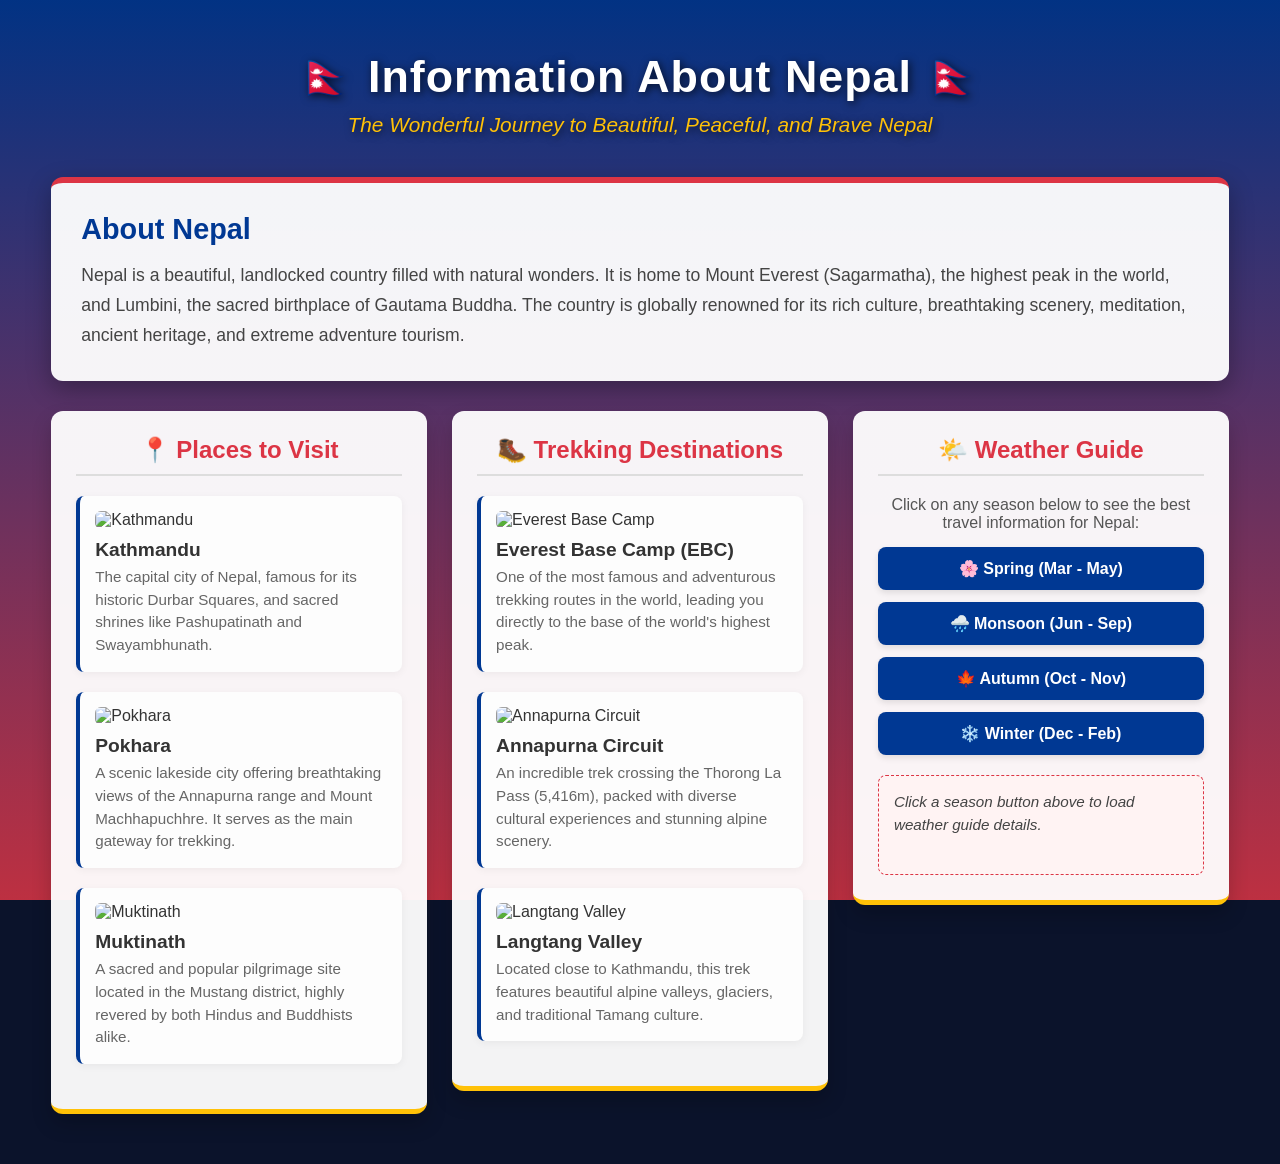
==== index.html @ 0f0d323e "style.css" ====
<!DOCTYPE html>
<html lang="en">
<head>
    <meta charset="UTF-8">
    <meta name="viewport" content="width=device-width, initial-scale=1.0">
    <title>Information About Nepal</title>
    <link rel="stylesheet" href="style.css">
</head>
<body>

    <!-- Hero Background Section (Nepal Flag & Mountain Theme) -->
    <div class="hero-background">
        <div class="flag-stripe-top"></div>
        <div class="flag-stripe-bottom"></div>
        
        <!-- Header & Nepal Banner -->
        <header class="hero-content">
            <h1>🇳🇵 Information About Nepal 🇳🇵</h1>
            <p class="sub-title">The Wonderful Journey to Beautiful, Peaceful, and Brave Nepal</p>
        </header>

        <!-- Nepal Intro Section -->
        <section class="container intro-section">
            <h2>About Nepal</h2>
            <p>Nepal is a beautiful, landlocked country filled with natural wonders. It is home to Mount Everest (Sagarmatha), the highest peak in the world, and Lumbini, the sacred birthplace of Gautama Buddha. The country is globally renowned for its rich culture, breathtaking scenery, meditation, ancient heritage, and extreme adventure tourism.</p>
        </section>

        <!-- Main 3-Column Layout -->
        <main class="container main-grid">
            
            <!-- Column 1: Places to Visit -->
            <section class="column card">
                <h2>📍 Places to Visit</h2>
                
                <div class="place-item">
                    <img src="https://images.unsplash.com/photo-1544735716-392fe2489ffa?auto=format&fit=crop&w=400&q=80" alt="Kathmandu" class="place-img">
                    <h3>Kathmandu</h3>
                    <p>The capital city of Nepal, famous for its historic Durbar Squares, and sacred shrines like Pashupatinath and Swayambhunath.</p>
                </div>

                <div class="place-item">
                    <img src="https://images.unsplash.com/photo-1605649487212-47bdab064df7?auto=format&fit=crop&w=400&q=80" alt="Pokhara" class="place-img">
                    <h3>Pokhara</h3>
                    <p>A scenic lakeside city offering breathtaking views of the Annapurna range and Mount Machhapuchhre. It serves as the main gateway for trekking.</p>
                </div>

                <div class="place-item">
                    <img src="https://images.unsplash.com/photo-1627894483216-2138af692e32?auto=format&fit=crop&w=400&q=80" alt="Muktinath" class="place-img">
                    <h3>Muktinath</h3>
                    <p>A sacred and popular pilgrimage site located in the Mustang district, highly revered by both Hindus and Buddhists alike.</p>
                </div>
            </section>

            <!-- Column 2: Trekking Destinations -->
            <section class="column card">
                <h2>🥾 Trekking Destinations</h2>
                
                <div class="place-item">
                    <img src="https://images.unsplash.com/photo-1585141973474-05bf99201f16?auto=format&fit=crop&w=400&q=80" alt="Everest Base Camp" class="place-img">
                    <h3>Everest Base Camp (EBC)</h3>
                    <p>One of the most famous and adventurous trekking routes in the world, leading you directly to the base of the world's highest peak.</p>
                </div>

                <div class="place-item">
                    <img src="https://images.unsplash.com/photo-1528164344705-47542687000d?auto=format&fit=crop&w=400&q=80" alt="Annapurna Circuit" class="place-img">
                    <h3>Annapurna Circuit</h3>
                    <p>An incredible trek crossing the Thorong La Pass (5,416m), packed with diverse cultural experiences and stunning alpine scenery.</p>
                </div>

                <div class="place-item">
                    <img src="https://images.unsplash.com/photo-1500530855697-b586d89ba3ee?auto=format&fit=crop&w=400&q=80" alt="Langtang Valley" class="place-img">
                    <h3>Langtang Valley</h3>
                    <p>Located close to Kathmandu, this trek features beautiful alpine valleys, glaciers, and traditional Tamang culture.</p>
                </div>
            </section>

            <!-- Column 3: Weather Guide (Interactive Click Section) -->
            <section class="column card weather-column">
                <h2>🌤️ Weather Guide</h2>
                <p class="weather-intro">Click on any season below to see the best travel information for Nepal:</p>
                
                <div class="weather-btn" onclick="showWeather('spring')">🌸 Spring (Mar - May)</div>
                <div class="weather-btn" onclick="showWeather('monsoon')">🌧️ Monsoon (Jun - Sep)</div>
                <div class="weather-btn" onclick="showWeather('autumn')">🍁 Autumn (Oct - Nov)</div>
                <div class="weather-btn" onclick="showWeather('winter')">❄️ Winter (Dec - Feb)</div>

                <!-- Info Display Box -->
                <div id="weather-info-box" class="weather-info-display">
                    <p><em>Click a season button above to load weather guide details.</em></p>
                </div>
            </section>

        </main>
    </div>

    <!-- JavaScript code for interactive weather info -->
    <script>
        function showWeather(season) {
            const infoBox = document.getElementById('weather-info-box');
            let text = "";

            if(season === 'spring') {
                text = "<h3>🌸 Spring Season (Mar - May)</h3><p>One of the best times for trekking and sightseeing. The forests come alive with blooming wild rhododendrons, and the weather is very pleasant (15°C to 25°C).</p>";
            } else if(season === 'monsoon') {
                text = "<h3>🌧️ Monsoon Season (Jun - Sep)</h3><p>Heavy rainfall occurs across most parts, making mountains lush and green. Trekking can be difficult due to rain, but rain-shadow regions like Mustang and Upper Dolpo are excellent to visit.</p>";
            } else if(season === 'autumn') {
                text = "<h3>🍁 Autumn Season (Oct - Nov)</h3><p>This is the peak trekking season in Nepal. The skies are exceptionally clear, offering spectacular mountain views. Major festivals like Dashain and Tihar also fall during this time.</p>";
            } else if(season === 'winter') {
                text = "<h3>❄️ Winter Season (Dec - Feb)</h3><p>High altitude areas experience freezing temperatures and heavy snowfall. However, lower regions like Pokhara, Kathmandu, and Chitwan are great for sunny days and clear morning views.</p>";
            }

            infoBox.innerHTML = text;
            infoBox.style.display = "block";
            infoBox.style.animation = "fadeIn 0.5s ease";
        }
    </script>
</body>
</html>
---- style.css ----
/* Base Resets & Typography */
* {
    margin: 0;
    padding: 0;
    box-sizing: border-box;
    font-family: 'Segoe UI', Tahoma, Geneva, Verdana, sans-serif;
}

body {
    background-color: #0b132b;
    color: #333;
}

.container {
    width: 92%;
    max-width: 1200px;
    margin: 0 auto;
}

/* Background Design: Nepal Flag Gradient Colors + Mountain Wallpaper Layer */
.hero-background {
    min-height: 100vh;
    padding-bottom: 50px;
    position: relative;
    /* Himal ko abstract feel dina ra background photoko rupma unsplash use gareko */
    background: linear-gradient(rgba(0, 56, 147, 0.85), rgba(220, 53, 69, 0.85)), 
                url('https://images.unsplash.com/photo-1486916856992-e4db22c8df33?auto=format&fit=crop&w=1920&q=80');
    background-size: cover;
    background-position: center;
    background-attachment: fixed;
}

/* Header Styling */
.hero-content {
    text-align: center;
    padding: 50px 20px 20px 20px;
    color: #fff;
    text-shadow: 2px 2px 8px rgba(0,0,0,0.7);
}

.hero-content h1 {
    font-size: 2.8rem;
    font-weight: 800;
    letter-spacing: 1px;
}

.hero-content .sub-title {
    font-size: 1.3rem;
    margin-top: 10px;
    font-style: italic;
    color: #ffc107;
}

/* Top Intro Section Layout */
.intro-section {
    background: rgba(255, 255, 255, 0.95);
    padding: 30px;
    margin-top: 20px;
    margin-bottom: 30px;
    border-radius: 12px;
    box-shadow: 0 8px 24px rgba(0,0,0,0.3);
    border-top: 6px solid #dc3545;
}

.intro-section h2 {
    color: #003893;
    margin-bottom: 15px;
    font-size: 1.8rem;
}

.intro-section p {
    font-size: 1.1rem;
    line-height: 1.7;
    color: #444;
}

/* 3-Column Grid Layout */
.main-grid {
    display: grid;
    grid-template-columns: repeat(auto-fit, minmax(320px, 1fr));
    gap: 25px;
    align-items: start;
}

/* Column Cards Styling */
.card {
    background: rgba(255, 255, 255, 0.95);
    padding: 25px;
    border-radius: 12px;
    box-shadow: 0 10px 20px rgba(0,0,0,0.2);
    border-bottom: 5px solid #ffc107;
}

.card h2 {
    color: #dc3545;
    font-size: 1.5rem;
    margin-bottom: 20px;
    border-bottom: 2px solid #ddd;
    padding-bottom: 10px;
    text-align: center;
}

/* Place List Item & Images */
.place-item {
    margin-bottom: 20px;
    background: #fdfdfd;
    padding: 15px;
    border-radius: 8px;
    box-shadow: 0 2px 8px rgba(0,0,0,0.05);
    border-left: 4px solid #003893;
}

.place-img {
    width: 100%;
    height: 160px;
    object-fit: cover;
    border-radius: 6px;
    margin-bottom: 10px;
}

.place-item h3 {
    color: #333;
    margin-bottom: 5px;
    font-size: 1.2rem;
}

.place-item p {
    font-size: 0.95rem;
    color: #666;
    line-height: 1.5;
}

/* Weather Column Specific Styling (Click Info) */
.weather-intro {
    font-size: 1rem;
    color: #555;
    margin-bottom: 15px;
    text-align: center;
}

.weather-btn {
    background: #003893;
    color: #fff;
    padding: 12px 15px;
    margin-bottom: 12px;
    border-radius: 8px;
    cursor: pointer;
    text-align: center;
    font-weight: 600;
    transition: all 0.3s ease;
    box-shadow: 0 3px 6px rgba(0,0,0,0.1);
}

.weather-btn:hover {
    background: #dc3545;
    transform: translateX(5px);
}

.weather-info-display {
    margin-top: 20px;
    padding: 15px;
    background: #fff3f3;
    border: 1px dashed #dc3545;
    border-radius: 8px;
    min-height: 100px;
}

.weather-info-display h3 {
    color: #dc3545;
    margin-bottom: 8px;
}

.weather-info-display p {
    font-size: 0.95rem;
    color: #444;
    line-height: 1.5;
}

/* Animation */
@keyframes fadeIn {
    from { opacity: 0; transform: translateY(5px); }
    to { opacity: 1; transform: translateY(0); }
}

/* Responsive adjust for mobile */
@media(max-width: 768px) {
    .hero-content h1 {
        font-size: 2rem;
    }
}
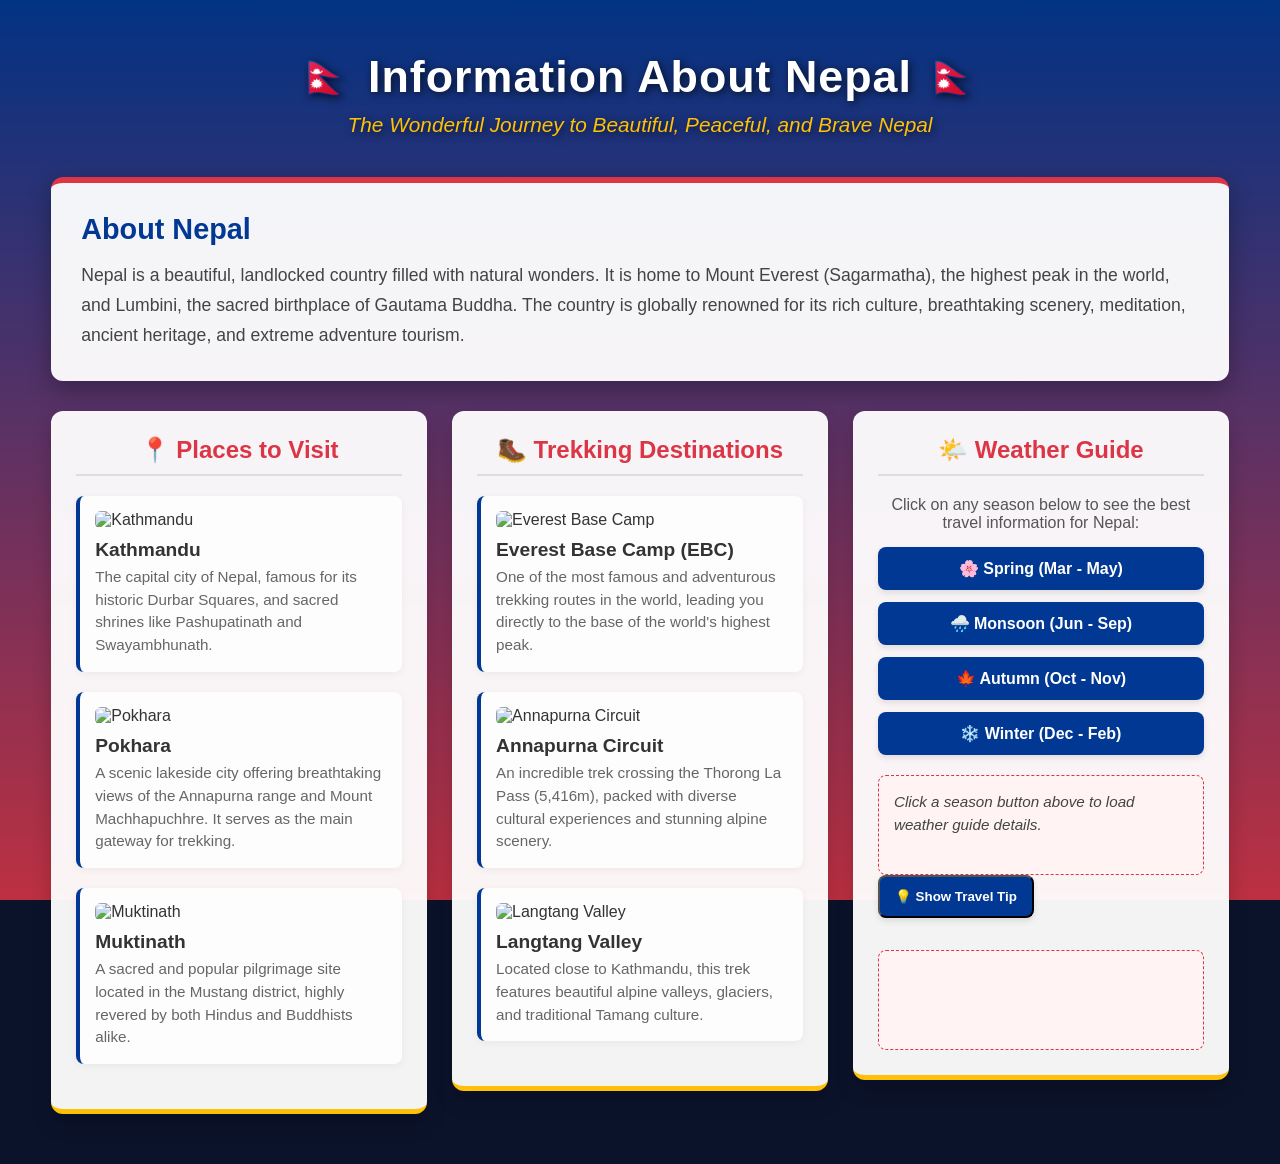
==== commit defa00ff: "add weather guide" ====
--- a/index.html
+++ b/index.html
@@ -1,18 +1,20 @@
 <!DOCTYPE html>
 <html lang="en">
+
 <head>
     <meta charset="UTF-8">
     <meta name="viewport" content="width=device-width, initial-scale=1.0">
     <title>Information About Nepal</title>
     <link rel="stylesheet" href="style.css">
 </head>
+
 <body>
 
     <!-- Hero Background Section (Nepal Flag & Mountain Theme) -->
     <div class="hero-background">
         <div class="flag-stripe-top"></div>
         <div class="flag-stripe-bottom"></div>
-        
+
         <!-- Header & Nepal Banner -->
         <header class="hero-content">
             <h1>🇳🇵 Information About Nepal 🇳🇵</h1>
@@ -22,72 +24,98 @@
         <!-- Nepal Intro Section -->
         <section class="container intro-section">
             <h2>About Nepal</h2>
-            <p>Nepal is a beautiful, landlocked country filled with natural wonders. It is home to Mount Everest (Sagarmatha), the highest peak in the world, and Lumbini, the sacred birthplace of Gautama Buddha. The country is globally renowned for its rich culture, breathtaking scenery, meditation, ancient heritage, and extreme adventure tourism.</p>
+            <p>Nepal is a beautiful, landlocked country filled with natural wonders. It is home to Mount Everest
+                (Sagarmatha), the highest peak in the world, and Lumbini, the sacred birthplace of Gautama Buddha. The
+                country is globally renowned for its rich culture, breathtaking scenery, meditation, ancient heritage,
+                and extreme adventure tourism.</p>
         </section>
 
         <!-- Main 3-Column Layout -->
         <main class="container main-grid">
-            
+
             <!-- Column 1: Places to Visit -->
             <section class="column card">
                 <h2>📍 Places to Visit</h2>
-                
+
                 <div class="place-item">
-                    <img src="https://images.unsplash.com/photo-1544735716-392fe2489ffa?auto=format&fit=crop&w=400&q=80" alt="Kathmandu" class="place-img">
+                    <img src="https://images.unsplash.com/photo-1544735716-392fe2489ffa?auto=format&fit=crop&w=400&q=80"
+                        alt="Kathmandu" class="place-img">
                     <h3>Kathmandu</h3>
-                    <p>The capital city of Nepal, famous for its historic Durbar Squares, and sacred shrines like Pashupatinath and Swayambhunath.</p>
+                    <p>The capital city of Nepal, famous for its historic Durbar Squares, and sacred shrines like
+                        Pashupatinath and Swayambhunath.</p>
                 </div>
 
                 <div class="place-item">
-                    <img src="https://images.unsplash.com/photo-1605649487212-47bdab064df7?auto=format&fit=crop&w=400&q=80" alt="Pokhara" class="place-img">
+                    <img src="https://images.unsplash.com/photo-1605649487212-47bdab064df7?auto=format&fit=crop&w=400&q=80"
+                        alt="Pokhara" class="place-img">
                     <h3>Pokhara</h3>
-                    <p>A scenic lakeside city offering breathtaking views of the Annapurna range and Mount Machhapuchhre. It serves as the main gateway for trekking.</p>
+                    <p>A scenic lakeside city offering breathtaking views of the Annapurna range and Mount
+                        Machhapuchhre. It serves as the main gateway for trekking.</p>
                 </div>
 
                 <div class="place-item">
-                    <img src="https://images.unsplash.com/photo-1627894483216-2138af692e32?auto=format&fit=crop&w=400&q=80" alt="Muktinath" class="place-img">
+                    <img src="https://images.unsplash.com/photo-1627894483216-2138af692e32?auto=format&fit=crop&w=400&q=80"
+                        alt="Muktinath" class="place-img">
                     <h3>Muktinath</h3>
-                    <p>A sacred and popular pilgrimage site located in the Mustang district, highly revered by both Hindus and Buddhists alike.</p>
+                    <p>A sacred and popular pilgrimage site located in the Mustang district, highly revered by both
+                        Hindus and Buddhists alike.</p>
                 </div>
             </section>
 
             <!-- Column 2: Trekking Destinations -->
             <section class="column card">
                 <h2>🥾 Trekking Destinations</h2>
-                
+
                 <div class="place-item">
-                    <img src="https://images.unsplash.com/photo-1585141973474-05bf99201f16?auto=format&fit=crop&w=400&q=80" alt="Everest Base Camp" class="place-img">
+                    <img src="https://images.unsplash.com/photo-1585141973474-05bf99201f16?auto=format&fit=crop&w=400&q=80"
+                        alt="Everest Base Camp" class="place-img">
                     <h3>Everest Base Camp (EBC)</h3>
-                    <p>One of the most famous and adventurous trekking routes in the world, leading you directly to the base of the world's highest peak.</p>
+                    <p>One of the most famous and adventurous trekking routes in the world, leading you directly to the
+                        base of the world's highest peak.</p>
                 </div>
 
                 <div class="place-item">
-                    <img src="https://images.unsplash.com/photo-1528164344705-47542687000d?auto=format&fit=crop&w=400&q=80" alt="Annapurna Circuit" class="place-img">
+                    <img src="https://images.unsplash.com/photo-1528164344705-47542687000d?auto=format&fit=crop&w=400&q=80"
+                        alt="Annapurna Circuit" class="place-img">
                     <h3>Annapurna Circuit</h3>
-                    <p>An incredible trek crossing the Thorong La Pass (5,416m), packed with diverse cultural experiences and stunning alpine scenery.</p>
+                    <p>An incredible trek crossing the Thorong La Pass (5,416m), packed with diverse cultural
+                        experiences and stunning alpine scenery.</p>
                 </div>
 
                 <div class="place-item">
-                    <img src="https://images.unsplash.com/photo-1500530855697-b586d89ba3ee?auto=format&fit=crop&w=400&q=80" alt="Langtang Valley" class="place-img">
+                    <img src="https://images.unsplash.com/photo-1500530855697-b586d89ba3ee?auto=format&fit=crop&w=400&q=80"
+                        alt="Langtang Valley" class="place-img">
                     <h3>Langtang Valley</h3>
-                    <p>Located close to Kathmandu, this trek features beautiful alpine valleys, glaciers, and traditional Tamang culture.</p>
+                    <p>Located close to Kathmandu, this trek features beautiful alpine valleys, glaciers, and
+                        traditional Tamang culture.</p>
                 </div>
             </section>
 
             <!-- Column 3: Weather Guide (Interactive Click Section) -->
             <section class="column card weather-column">
                 <h2>🌤️ Weather Guide</h2>
-                <p class="weather-intro">Click on any season below to see the best travel information for Nepal:</p>
-                
+                <p class="weather-intro">
+                    Click on any season below to see the best travel information for Nepal:
+                </p>
+
                 <div class="weather-btn" onclick="showWeather('spring')">🌸 Spring (Mar - May)</div>
                 <div class="weather-btn" onclick="showWeather('monsoon')">🌧️ Monsoon (Jun - Sep)</div>
                 <div class="weather-btn" onclick="showWeather('autumn')">🍁 Autumn (Oct - Nov)</div>
                 <div class="weather-btn" onclick="showWeather('winter')">❄️ Winter (Dec - Feb)</div>
 
-                <!-- Info Display Box -->
+                <!-- Weather Information Box -->
                 <div id="weather-info-box" class="weather-info-display">
                     <p><em>Click a season button above to load weather guide details.</em></p>
                 </div>
+
+                <!-- ================= Random Travel Tips (NEW) ================= -->
+                <button class="weather-btn" onclick="showTip()">
+                    💡 Show Travel Tip
+                </button>
+
+                <div id="tipBox" class="weather-info-display"></div>
+                <!-- =========================================================== -->
+
             </section>
 
         </main>
@@ -99,13 +127,13 @@
             const infoBox = document.getElementById('weather-info-box');
             let text = "";
 
-            if(season === 'spring') {
+            if (season === 'spring') {
                 text = "<h3>🌸 Spring Season (Mar - May)</h3><p>One of the best times for trekking and sightseeing. The forests come alive with blooming wild rhododendrons, and the weather is very pleasant (15°C to 25°C).</p>";
-            } else if(season === 'monsoon') {
+            } else if (season === 'monsoon') {
                 text = "<h3>🌧️ Monsoon Season (Jun - Sep)</h3><p>Heavy rainfall occurs across most parts, making mountains lush and green. Trekking can be difficult due to rain, but rain-shadow regions like Mustang and Upper Dolpo are excellent to visit.</p>";
-            } else if(season === 'autumn') {
+            } else if (season === 'autumn') {
                 text = "<h3>🍁 Autumn Season (Oct - Nov)</h3><p>This is the peak trekking season in Nepal. The skies are exceptionally clear, offering spectacular mountain views. Major festivals like Dashain and Tihar also fall during this time.</p>";
-            } else if(season === 'winter') {
+            } else if (season === 'winter') {
                 text = "<h3>❄️ Winter Season (Dec - Feb)</h3><p>High altitude areas experience freezing temperatures and heavy snowfall. However, lower regions like Pokhara, Kathmandu, and Chitwan are great for sunny days and clear morning views.</p>";
             }
 
@@ -115,4 +143,5 @@
         }
     </script>
 </body>
+
 </html>
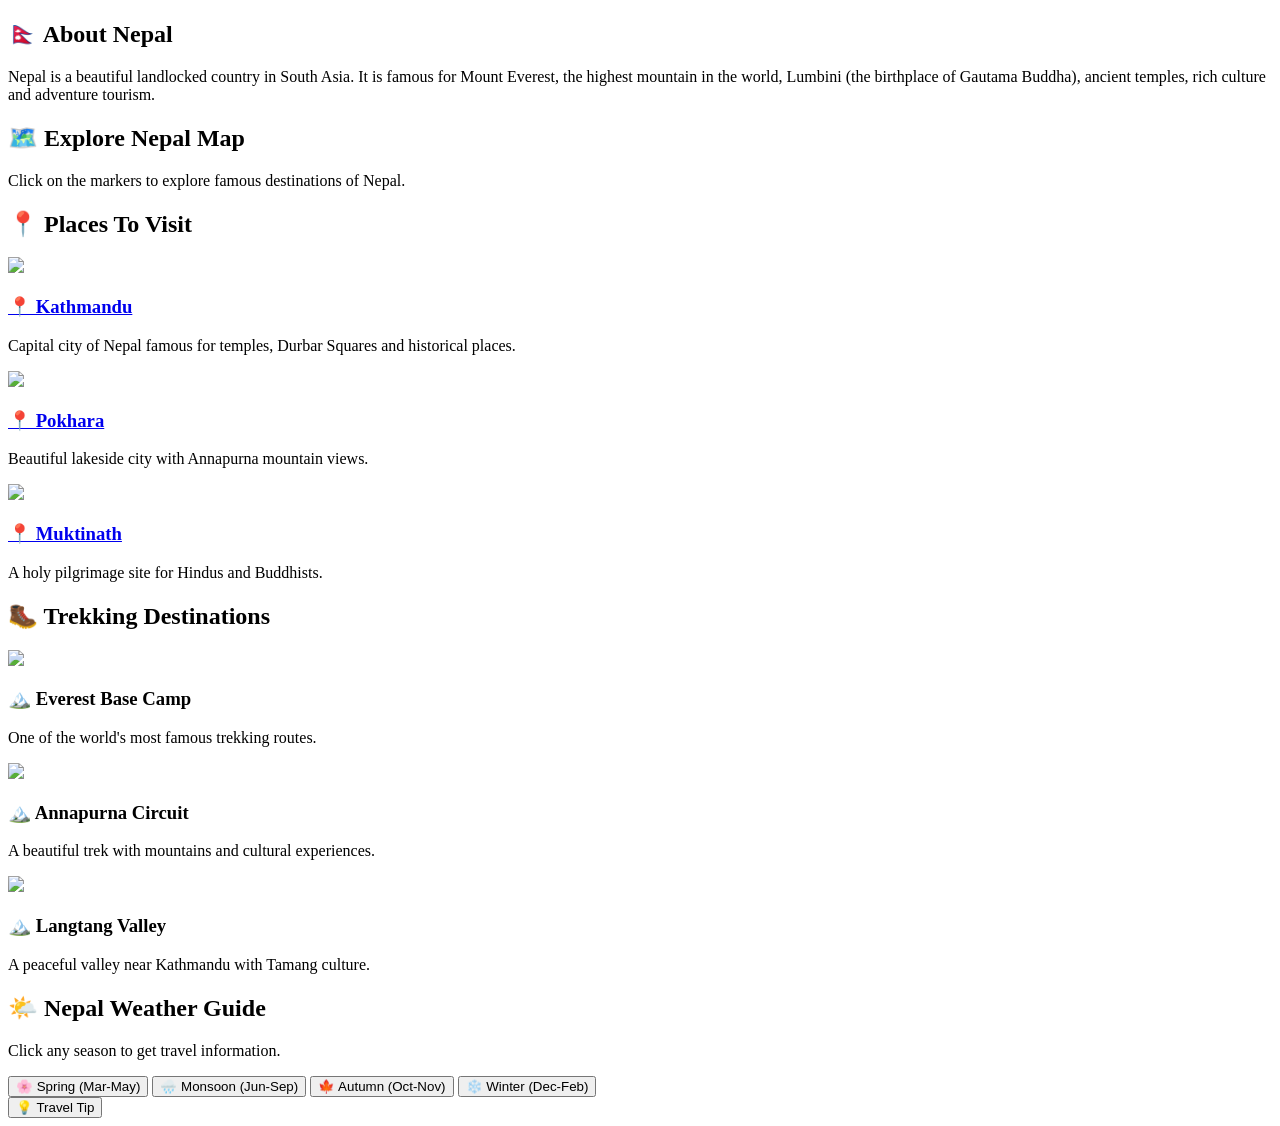
==== commit 601c0b3e: "add map" ====
--- a/index.html
+++ b/index.html
@@ -10,138 +10,315 @@
 
 <body>
 
-    <!-- Hero Background Section (Nepal Flag & Mountain Theme) -->
-    <div class="hero-background">
-        <div class="flag-stripe-top"></div>
-        <div class="flag-stripe-bottom"></div>
-
-        <!-- Header & Nepal Banner -->
-        <header class="hero-content">
-            <h1>🇳🇵 Information About Nepal 🇳🇵</h1>
-            <p class="sub-title">The Wonderful Journey to Beautiful, Peaceful, and Brave Nepal</p>
-        </header>
-
-        <!-- Nepal Intro Section -->
-        <section class="container intro-section">
-            <h2>About Nepal</h2>
-            <p>Nepal is a beautiful, landlocked country filled with natural wonders. It is home to Mount Everest
-                (Sagarmatha), the highest peak in the world, and Lumbini, the sacred birthplace of Gautama Buddha. The
-                country is globally renowned for its rich culture, breathtaking scenery, meditation, ancient heritage,
-                and extreme adventure tourism.</p>
+    <!-- ================= About Nepal ================= -->
+
+    <section class="container card">
+
+        <h2>🇳🇵 About Nepal</h2>
+
+        <p>
+            Nepal is a beautiful landlocked country in South Asia.
+            It is famous for Mount Everest, the highest mountain in the world,
+            Lumbini (the birthplace of Gautama Buddha), ancient temples,
+            rich culture and adventure tourism.
+        </p>
+
+    </section>
+
+
+
+
+    <!-- ================= Nepal Map ================= -->
+
+    <section class="container card">
+
+        <h2>🗺️ Explore Nepal Map</h2>
+
+        <p>
+            Click on the markers to explore famous destinations of Nepal.
+        </p>
+
+
+        <div id="nepalMap"></div>
+
+
+    </section>
+
+
+
+
+
+    <!-- ================= Main Content ================= -->
+
+
+    <main class="container main-grid">
+
+
+
+        <!-- ================= Places To Visit ================= -->
+
+
+        <section class="card">
+
+
+            <h2>📍 Places To Visit</h2>
+
+
+
+            <div class="place-item">
+
+
+                <a href="https://maps.google.com/?q=Kathmandu,Nepal" target="_blank">
+
+                    <img class="place-img"
+                        src="https://images.unsplash.com/photo-1544735716-392fe2489ffa?auto=format&fit=crop&w=600&q=80">
+
+                </a>
+
+
+                <h3>
+                    <a class="map-link" href="https://maps.google.com/?q=Kathmandu,Nepal" target="_blank">
+
+                        📍 Kathmandu
+
+                    </a>
+                </h3>
+
+
+                <p>
+                    Capital city of Nepal famous for temples,
+                    Durbar Squares and historical places.
+                </p>
+
+
+            </div>
+
+
+
+
+
+            <div class="place-item">
+
+
+                <a href="https://maps.google.com/?q=Pokhara,Nepal" target="_blank">
+
+                    <img class="place-img"
+                        src="https://images.unsplash.com/photo-1605649487212-47bdab064df7?auto=format&fit=crop&w=600&q=80">
+
+                </a>
+
+
+                <h3>
+
+                    <a class="map-link" href="https://maps.google.com/?q=Pokhara,Nepal" target="_blank">
+
+                        📍 Pokhara
+
+                    </a>
+
+                </h3>
+
+
+                <p>
+                    Beautiful lakeside city with Annapurna mountain views.
+                </p>
+
+
+            </div>
+
+
+
+
+
+            <div class="place-item">
+
+
+                <a href="https://maps.google.com/?q=Muktinath,Nepal" target="_blank">
+
+
+                    <img class="place-img"
+                        src="https://images.unsplash.com/photo-1627894483216-2138af692e32?auto=format&fit=crop&w=600&q=80">
+
+
+                </a>
+
+
+                <h3>
+
+                    <a class="map-link" href="https://maps.google.com/?q=Muktinath,Nepal" target="_blank">
+
+                        📍 Muktinath
+
+                    </a>
+
+                </h3>
+
+
+                <p>
+                    A holy pilgrimage site for Hindus and Buddhists.
+                </p>
+
+
+            </div>
+
+
         </section>
 
-        <!-- Main 3-Column Layout -->
-        <main class="container main-grid">
-
-            <!-- Column 1: Places to Visit -->
-            <section class="column card">
-                <h2>📍 Places to Visit</h2>
-
-                <div class="place-item">
-                    <img src="https://images.unsplash.com/photo-1544735716-392fe2489ffa?auto=format&fit=crop&w=400&q=80"
-                        alt="Kathmandu" class="place-img">
-                    <h3>Kathmandu</h3>
-                    <p>The capital city of Nepal, famous for its historic Durbar Squares, and sacred shrines like
-                        Pashupatinath and Swayambhunath.</p>
-                </div>
-
-                <div class="place-item">
-                    <img src="https://images.unsplash.com/photo-1605649487212-47bdab064df7?auto=format&fit=crop&w=400&q=80"
-                        alt="Pokhara" class="place-img">
-                    <h3>Pokhara</h3>
-                    <p>A scenic lakeside city offering breathtaking views of the Annapurna range and Mount
-                        Machhapuchhre. It serves as the main gateway for trekking.</p>
-                </div>
-
-                <div class="place-item">
-                    <img src="https://images.unsplash.com/photo-1627894483216-2138af692e32?auto=format&fit=crop&w=400&q=80"
-                        alt="Muktinath" class="place-img">
-                    <h3>Muktinath</h3>
-                    <p>A sacred and popular pilgrimage site located in the Mustang district, highly revered by both
-                        Hindus and Buddhists alike.</p>
-                </div>
-            </section>
-
-            <!-- Column 2: Trekking Destinations -->
-            <section class="column card">
-                <h2>🥾 Trekking Destinations</h2>
-
-                <div class="place-item">
-                    <img src="https://images.unsplash.com/photo-1585141973474-05bf99201f16?auto=format&fit=crop&w=400&q=80"
-                        alt="Everest Base Camp" class="place-img">
-                    <h3>Everest Base Camp (EBC)</h3>
-                    <p>One of the most famous and adventurous trekking routes in the world, leading you directly to the
-                        base of the world's highest peak.</p>
-                </div>
-
-                <div class="place-item">
-                    <img src="https://images.unsplash.com/photo-1528164344705-47542687000d?auto=format&fit=crop&w=400&q=80"
-                        alt="Annapurna Circuit" class="place-img">
-                    <h3>Annapurna Circuit</h3>
-                    <p>An incredible trek crossing the Thorong La Pass (5,416m), packed with diverse cultural
-                        experiences and stunning alpine scenery.</p>
-                </div>
-
-                <div class="place-item">
-                    <img src="https://images.unsplash.com/photo-1500530855697-b586d89ba3ee?auto=format&fit=crop&w=400&q=80"
-                        alt="Langtang Valley" class="place-img">
-                    <h3>Langtang Valley</h3>
-                    <p>Located close to Kathmandu, this trek features beautiful alpine valleys, glaciers, and
-                        traditional Tamang culture.</p>
-                </div>
-            </section>
-
-            <!-- Column 3: Weather Guide (Interactive Click Section) -->
-            <section class="column card weather-column">
-                <h2>🌤️ Weather Guide</h2>
-                <p class="weather-intro">
-                    Click on any season below to see the best travel information for Nepal:
-                </p>
-
-                <div class="weather-btn" onclick="showWeather('spring')">🌸 Spring (Mar - May)</div>
-                <div class="weather-btn" onclick="showWeather('monsoon')">🌧️ Monsoon (Jun - Sep)</div>
-                <div class="weather-btn" onclick="showWeather('autumn')">🍁 Autumn (Oct - Nov)</div>
-                <div class="weather-btn" onclick="showWeather('winter')">❄️ Winter (Dec - Feb)</div>
-
-                <!-- Weather Information Box -->
-                <div id="weather-info-box" class="weather-info-display">
-                    <p><em>Click a season button above to load weather guide details.</em></p>
-                </div>
-
-                <!-- ================= Random Travel Tips (NEW) ================= -->
-                <button class="weather-btn" onclick="showTip()">
-                    💡 Show Travel Tip
-                </button>
-
-                <div id="tipBox" class="weather-info-display"></div>
-                <!-- =========================================================== -->
-
-            </section>
-
-        </main>
-    </div>
-
-    <!-- JavaScript code for interactive weather info -->
-    <script>
-        function showWeather(season) {
-            const infoBox = document.getElementById('weather-info-box');
-            let text = "";
-
-            if (season === 'spring') {
-                text = "<h3>🌸 Spring Season (Mar - May)</h3><p>One of the best times for trekking and sightseeing. The forests come alive with blooming wild rhododendrons, and the weather is very pleasant (15°C to 25°C).</p>";
-            } else if (season === 'monsoon') {
-                text = "<h3>🌧️ Monsoon Season (Jun - Sep)</h3><p>Heavy rainfall occurs across most parts, making mountains lush and green. Trekking can be difficult due to rain, but rain-shadow regions like Mustang and Upper Dolpo are excellent to visit.</p>";
-            } else if (season === 'autumn') {
-                text = "<h3>🍁 Autumn Season (Oct - Nov)</h3><p>This is the peak trekking season in Nepal. The skies are exceptionally clear, offering spectacular mountain views. Major festivals like Dashain and Tihar also fall during this time.</p>";
-            } else if (season === 'winter') {
-                text = "<h3>❄️ Winter Season (Dec - Feb)</h3><p>High altitude areas experience freezing temperatures and heavy snowfall. However, lower regions like Pokhara, Kathmandu, and Chitwan are great for sunny days and clear morning views.</p>";
-            }
-
-            infoBox.innerHTML = text;
-            infoBox.style.display = "block";
-            infoBox.style.animation = "fadeIn 0.5s ease";
-        }
-    </script>
-</body>
-
-</html>+
+
+
+
+
+
+        <!-- ================= Trekking ================= -->
+
+
+        <section class="card">
+
+
+            <h2>🥾 Trekking Destinations</h2>
+
+
+
+
+            <div class="place-item">
+
+                <img class="place-img"
+                    src="https://images.unsplash.com/photo-1585141973474-05bf99201f16?auto=format&fit=crop&w=600&q=80">
+
+
+                <h3>🏔️ Everest Base Camp</h3>
+
+                <p>
+                    One of the world's most famous trekking routes.
+                </p>
+
+
+            </div>
+
+
+
+
+
+            <div class="place-item">
+
+                <img class="place-img"
+                    src="https://images.unsplash.com/photo-1528164344705-47542687000d?auto=format&fit=crop&w=600&q=80">
+
+
+                <h3>🏔️ Annapurna Circuit</h3>
+
+                <p>
+                    A beautiful trek with mountains and cultural experiences.
+                </p>
+
+
+            </div>
+
+
+
+
+
+            <div class="place-item">
+
+                <img class="place-img"
+                    src="https://images.unsplash.com/photo-1500530855697-b586d89ba3ee?auto=format&fit=crop&w=600&q=80">
+
+
+                <h3>🏔️ Langtang Valley</h3>
+
+
+                <p>
+                    A peaceful valley near Kathmandu with Tamang culture.
+                </p>
+
+
+            </div>
+
+
+
+        </section>
+
+
+
+
+
+
+
+
+        <!-- ================= Weather Section ================= -->
+
+
+        <section class="card">
+
+
+            <h2>🌤️ Nepal Weather Guide</h2>
+
+
+            <p>
+                Click any season to get travel information.
+            </p>
+
+
+
+            <button class="weather-btn" onclick="showWeather('spring')">
+
+                🌸 Spring (Mar-May)
+
+            </button>
+
+
+
+            <button class="weather-btn" onclick="showWeather('monsoon')">
+
+                🌧️ Monsoon (Jun-Sep)
+
+            </button>
+
+
+
+            <button class="weather-btn" onclick="showWeather('autumn')">
+
+                🍁 Autumn (Oct-Nov)
+
+            </button>
+
+
+
+            <button class="weather-btn" onclick="showWeather('winter')">
+
+                ❄️ Winter (Dec-Feb)
+
+            </button>
+
+
+
+
+
+            <div id="weather-info-display" class="weather-info-display">
+
+            </div>
+
+
+
+
+
+            <button class="weather-btn" onclick="showTip()">
+
+                💡 Travel Tip
+
+            </button>
+
+
+            <div id="tipBox" class="weather-info-display">
+
+            </div>
+
+
+
+        </section>
+
+
+
+
+    </main>
--- a/style.css
+++ b/style.css
@@ -1,190 +1,94 @@
-/* Base Resets & Typography */
-* {
-    margin: 0;
-    padding: 0;
-    box-sizing: border-box;
-    font-family: 'Segoe UI', Tahoma, Geneva, Verdana, sans-serif;
+/* ============== Mountain Side Background (NEW) ============== */
+
+.hero-background {
+
+    min-height:100vh;
+
+    position:relative;
+
+    overflow:hidden;
+
+    padding-bottom:50px;
+
+    background:
+
+    linear-gradient(
+        90deg,
+        rgba(255,255,255,0.90),
+        rgba(255,255,255,0.75)
+    ),
+
+    url("https://images.unsplash.com/photo-1544735716-392fe2489ffa");
+
+    background-size:cover;
+
+    background-position:center;
+
 }
 
-body {
-    background-color: #0b132b;
-    color: #333;
+
+/* Left & Right Mountain Effect */
+
+.hero-background::before {
+
+    content:"";
+
+    position:absolute;
+
+    left:0;
+
+    top:0;
+
+    width:250px;
+
+    height:100%;
+
+
+    background-image:
+
+    url("https://images.unsplash.com/photo-1544735716-392fe2489ffa");
+
+
+    background-size:cover;
+
+    background-position:left center;
+
+
+    opacity:0.8;
+
+    z-index:-1;
+
 }
 
-.container {
-    width: 92%;
-    max-width: 1200px;
-    margin: 0 auto;
+
+
+.hero-background::after {
+
+    content:"";
+
+    position:absolute;
+
+    right:0;
+
+    top:0;
+
+    width:250px;
+
+    height:100%;
+
+
+    background-image:
+
+    url("https://images.unsplash.com/photo-1528164344705-47542687000d");
+
+
+    background-size:cover;
+
+    background-position:right center;
+
+
+    opacity:0.8;
+
+    z-index:-1;
+
 }
-
-/* Background Design: Nepal Flag Gradient Colors + Mountain Wallpaper Layer */
-.hero-background {
-    min-height: 100vh;
-    padding-bottom: 50px;
-    position: relative;
-    /* Himal ko abstract feel dina ra background photoko rupma unsplash use gareko */
-    background: linear-gradient(rgba(0, 56, 147, 0.85), rgba(220, 53, 69, 0.85)), 
-                url('https://images.unsplash.com/photo-1486916856992-e4db22c8df33?auto=format&fit=crop&w=1920&q=80');
-    background-size: cover;
-    background-position: center;
-    background-attachment: fixed;
-}
-
-/* Header Styling */
-.hero-content {
-    text-align: center;
-    padding: 50px 20px 20px 20px;
-    color: #fff;
-    text-shadow: 2px 2px 8px rgba(0,0,0,0.7);
-}
-
-.hero-content h1 {
-    font-size: 2.8rem;
-    font-weight: 800;
-    letter-spacing: 1px;
-}
-
-.hero-content .sub-title {
-    font-size: 1.3rem;
-    margin-top: 10px;
-    font-style: italic;
-    color: #ffc107;
-}
-
-/* Top Intro Section Layout */
-.intro-section {
-    background: rgba(255, 255, 255, 0.95);
-    padding: 30px;
-    margin-top: 20px;
-    margin-bottom: 30px;
-    border-radius: 12px;
-    box-shadow: 0 8px 24px rgba(0,0,0,0.3);
-    border-top: 6px solid #dc3545;
-}
-
-.intro-section h2 {
-    color: #003893;
-    margin-bottom: 15px;
-    font-size: 1.8rem;
-}
-
-.intro-section p {
-    font-size: 1.1rem;
-    line-height: 1.7;
-    color: #444;
-}
-
-/* 3-Column Grid Layout */
-.main-grid {
-    display: grid;
-    grid-template-columns: repeat(auto-fit, minmax(320px, 1fr));
-    gap: 25px;
-    align-items: start;
-}
-
-/* Column Cards Styling */
-.card {
-    background: rgba(255, 255, 255, 0.95);
-    padding: 25px;
-    border-radius: 12px;
-    box-shadow: 0 10px 20px rgba(0,0,0,0.2);
-    border-bottom: 5px solid #ffc107;
-}
-
-.card h2 {
-    color: #dc3545;
-    font-size: 1.5rem;
-    margin-bottom: 20px;
-    border-bottom: 2px solid #ddd;
-    padding-bottom: 10px;
-    text-align: center;
-}
-
-/* Place List Item & Images */
-.place-item {
-    margin-bottom: 20px;
-    background: #fdfdfd;
-    padding: 15px;
-    border-radius: 8px;
-    box-shadow: 0 2px 8px rgba(0,0,0,0.05);
-    border-left: 4px solid #003893;
-}
-
-.place-img {
-    width: 100%;
-    height: 160px;
-    object-fit: cover;
-    border-radius: 6px;
-    margin-bottom: 10px;
-}
-
-.place-item h3 {
-    color: #333;
-    margin-bottom: 5px;
-    font-size: 1.2rem;
-}
-
-.place-item p {
-    font-size: 0.95rem;
-    color: #666;
-    line-height: 1.5;
-}
-
-/* Weather Column Specific Styling (Click Info) */
-.weather-intro {
-    font-size: 1rem;
-    color: #555;
-    margin-bottom: 15px;
-    text-align: center;
-}
-
-.weather-btn {
-    background: #003893;
-    color: #fff;
-    padding: 12px 15px;
-    margin-bottom: 12px;
-    border-radius: 8px;
-    cursor: pointer;
-    text-align: center;
-    font-weight: 600;
-    transition: all 0.3s ease;
-    box-shadow: 0 3px 6px rgba(0,0,0,0.1);
-}
-
-.weather-btn:hover {
-    background: #dc3545;
-    transform: translateX(5px);
-}
-
-.weather-info-display {
-    margin-top: 20px;
-    padding: 15px;
-    background: #fff3f3;
-    border: 1px dashed #dc3545;
-    border-radius: 8px;
-    min-height: 100px;
-}
-
-.weather-info-display h3 {
-    color: #dc3545;
-    margin-bottom: 8px;
-}
-
-.weather-info-display p {
-    font-size: 0.95rem;
-    color: #444;
-    line-height: 1.5;
-}
-
-/* Animation */
-@keyframes fadeIn {
-    from { opacity: 0; transform: translateY(5px); }
-    to { opacity: 1; transform: translateY(0); }
-}
-
-/* Responsive adjust for mobile */
-@media(max-width: 768px) {
-    .hero-content h1 {
-        font-size: 2rem;
-    }
-}
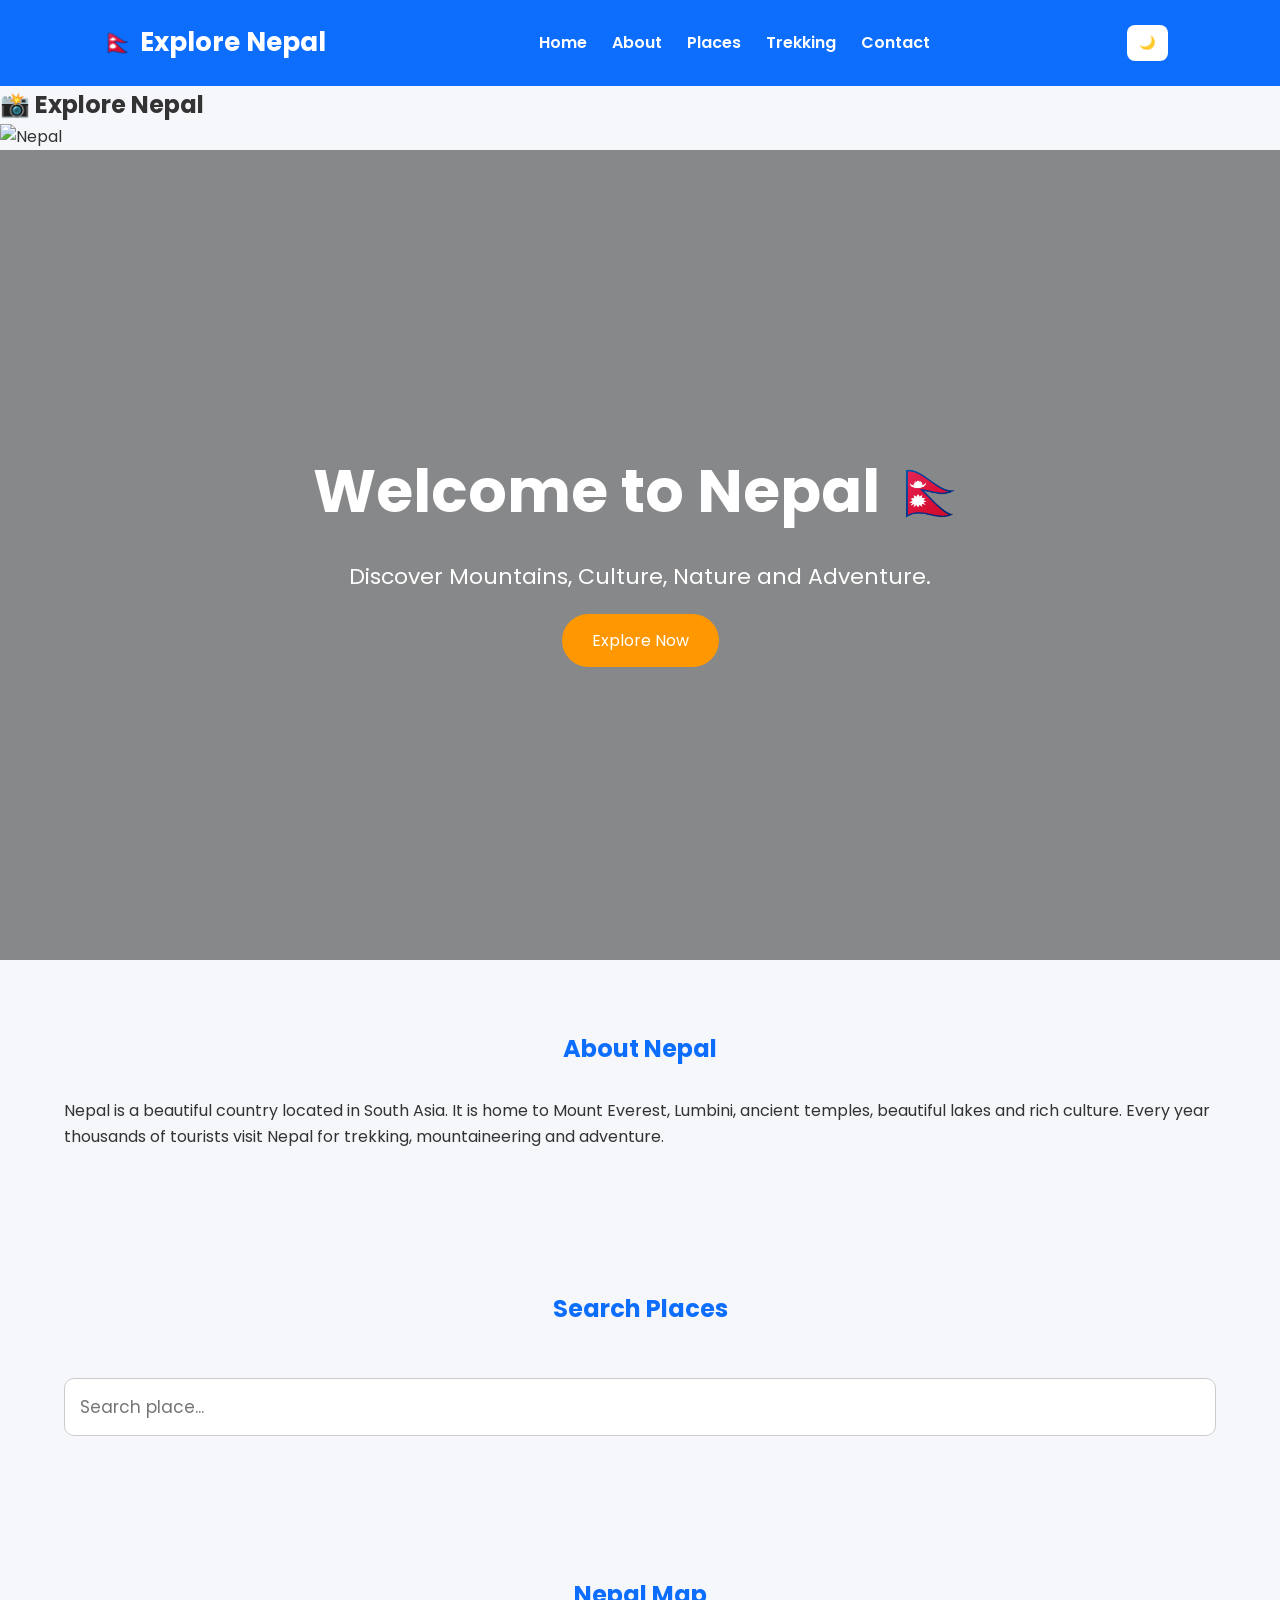
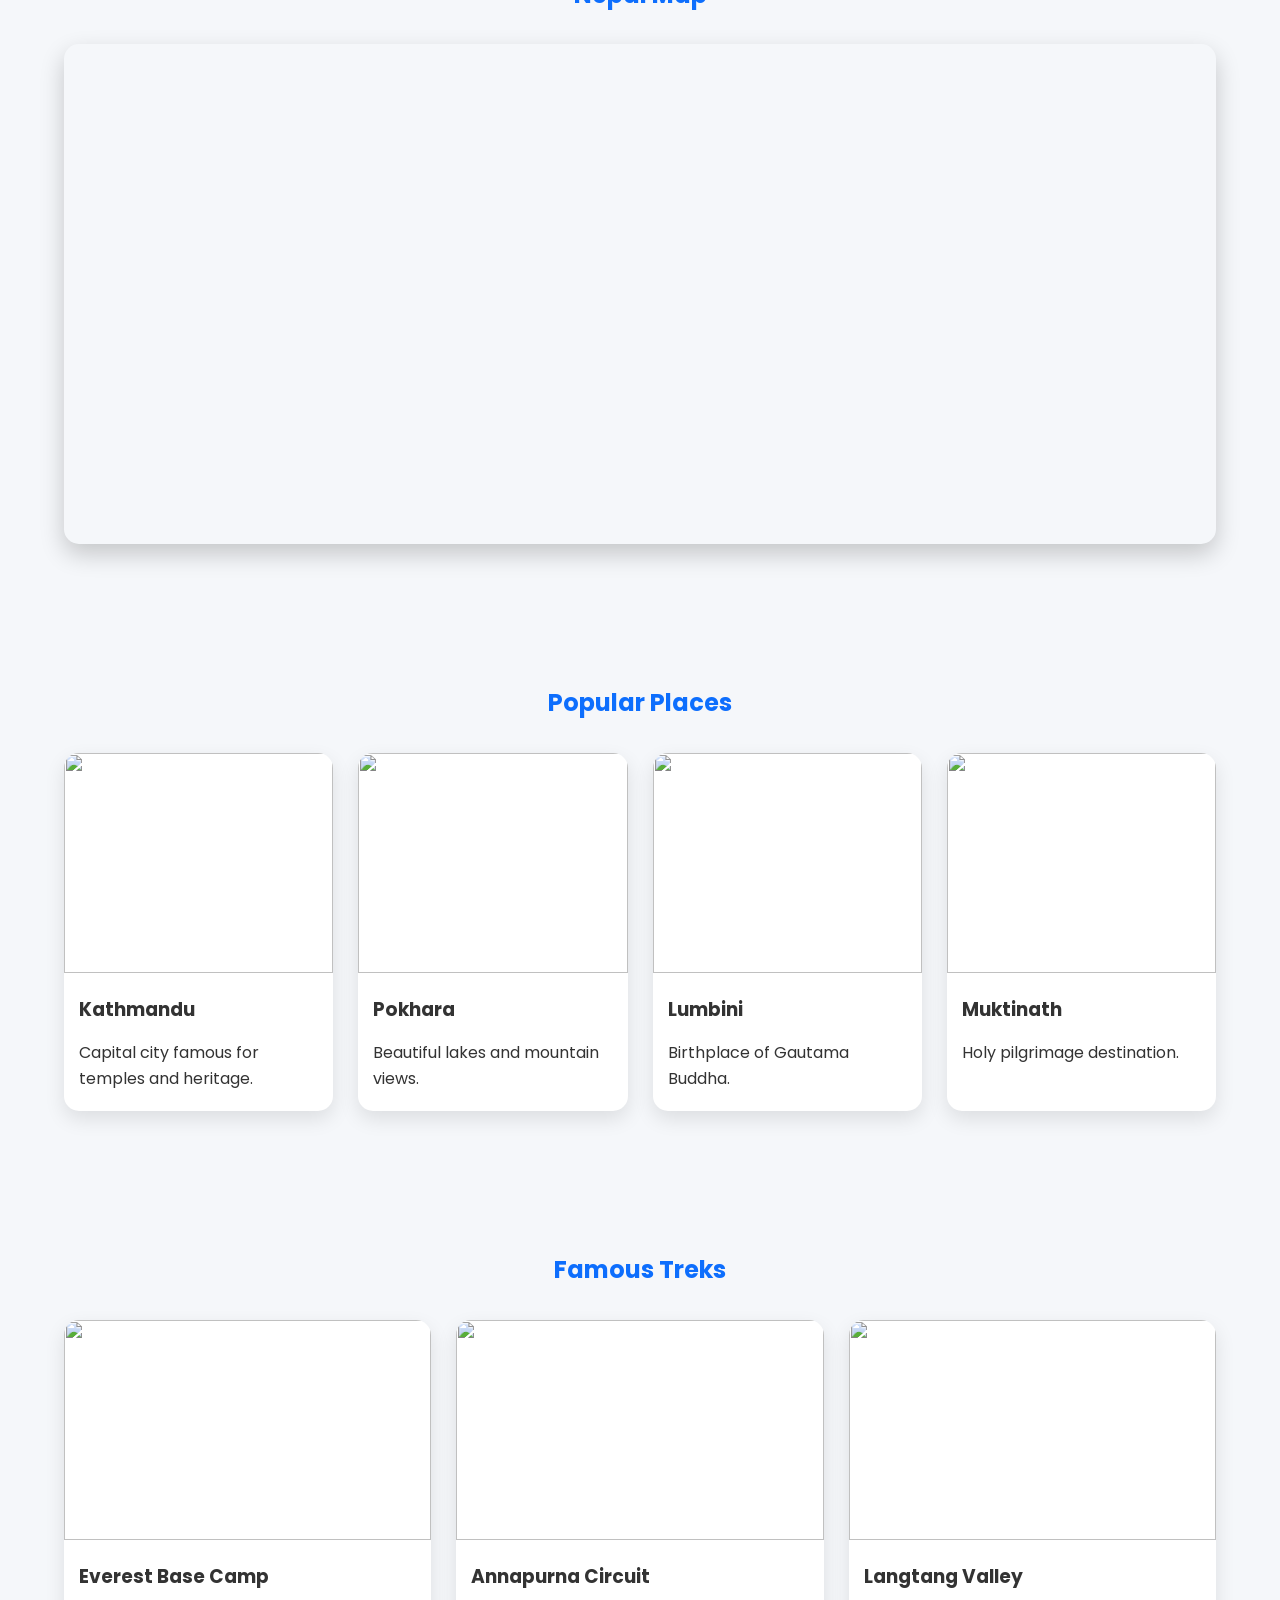
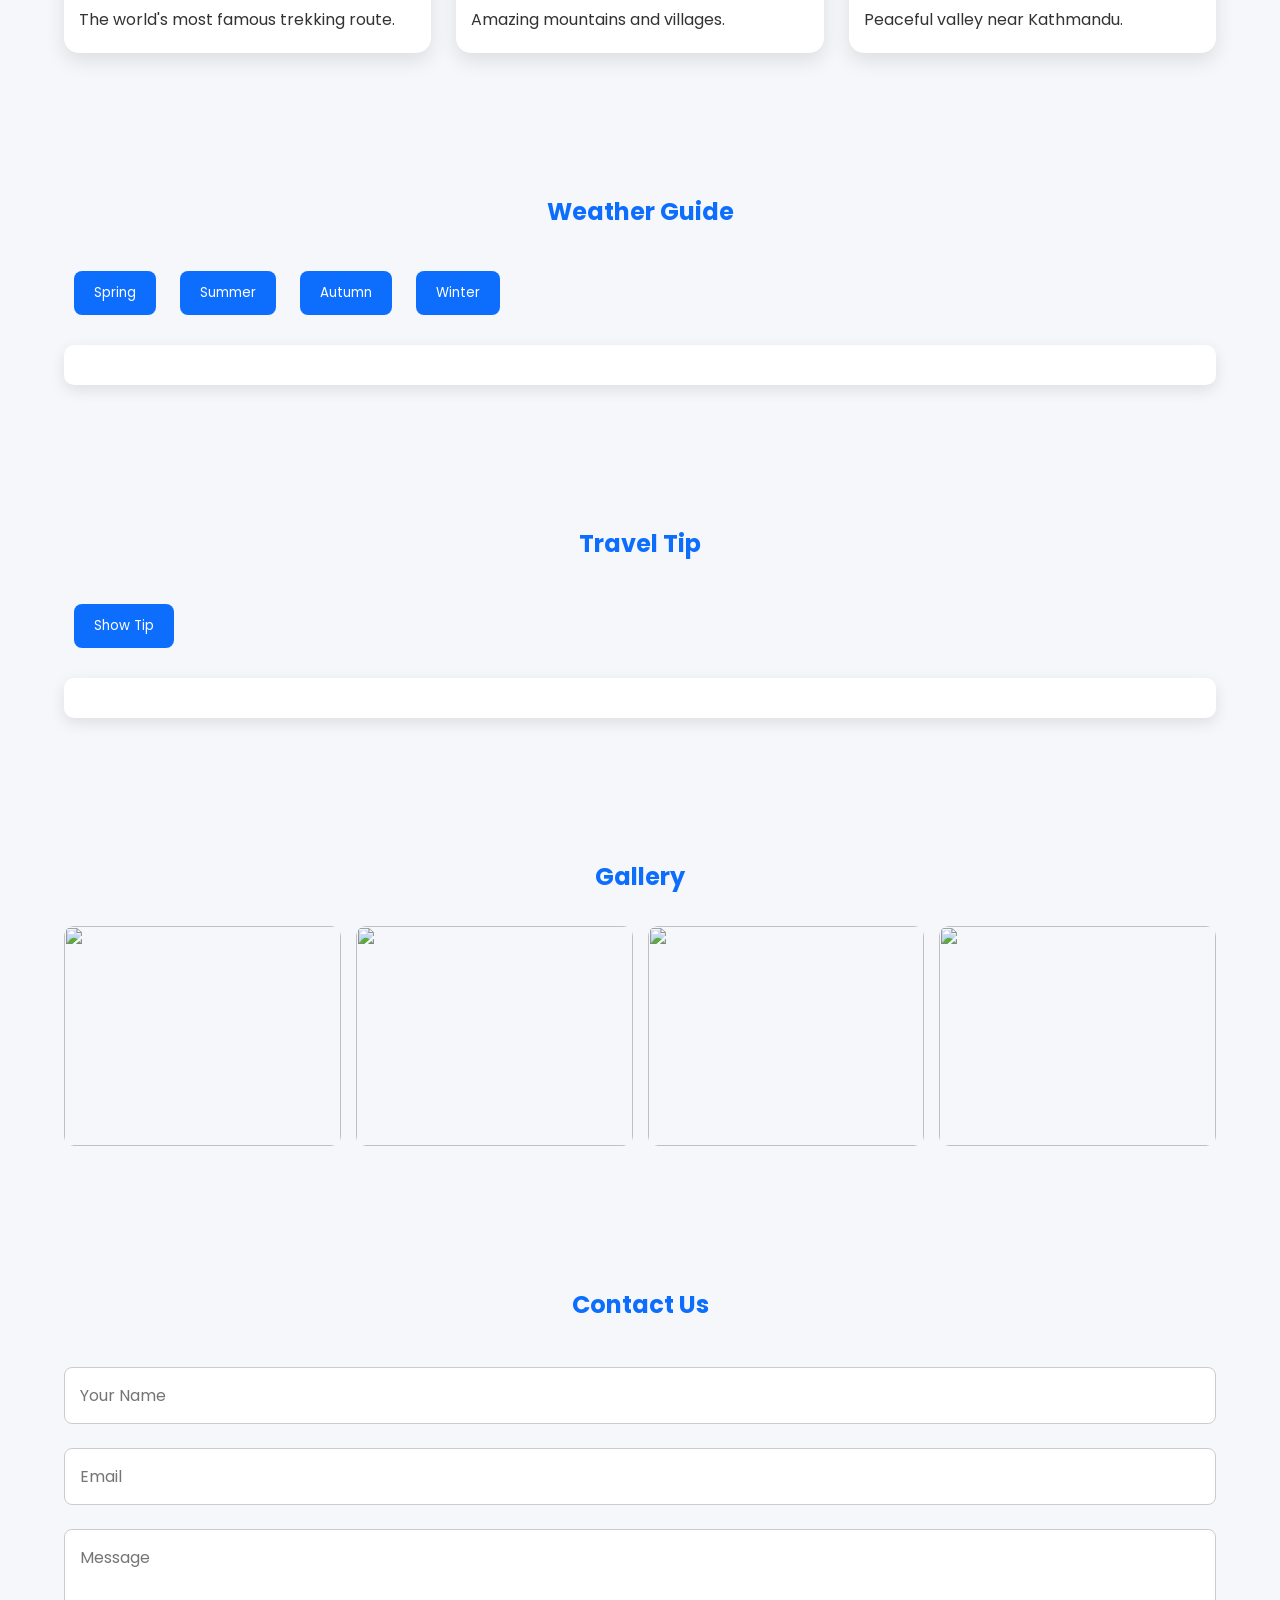
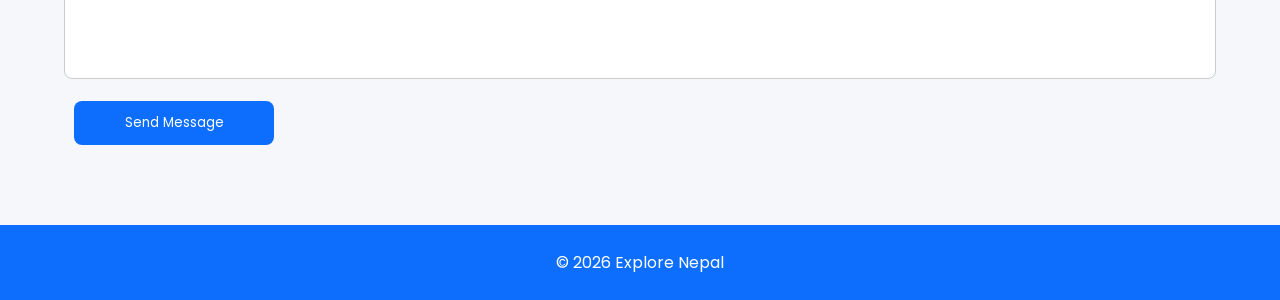
==== commit 50964a86: "add photo" ====
--- a/index.html
+++ b/index.html
@@ -4,321 +4,309 @@
 <head>
     <meta charset="UTF-8">
     <meta name="viewport" content="width=device-width, initial-scale=1.0">
-    <title>Information About Nepal</title>
+    <title>Explore Nepal</title>
+
+    <!-- CSS -->
     <link rel="stylesheet" href="style.css">
+
+    <!-- Leaflet Map -->
+    <link rel="stylesheet" href="https://unpkg.com/leaflet@1.9.4/dist/leaflet.css" />
 </head>
 
 <body>
 
-    <!-- ================= About Nepal ================= -->
-
-    <section class="container card">
-
-        <h2>🇳🇵 About Nepal</h2>
+    <!-- ================= NAVBAR ================= -->
+
+    <nav>
+        <div class="logo">🇳🇵 Explore Nepal</div>
+
+        <ul>
+            <li><a href="#home">Home</a></li>
+            <li><a href="#about">About</a></li>
+            <li><a href="#places">Places</a></li>
+            <li><a href="#trekking">Trekking</a></li>
+            <li><a href="#contact">Contact</a></li>
+        </ul>
+
+        <button onclick="toggleTheme()">🌙</button>
+    </nav>
+
+    <section class="slider-section">
+        <h2>📸 Explore Nepal</h2>
+
+        <div class="slider">
+            <img id="sliderImage" src="images/1.jpg" alt="Nepal">
+        </div>
+    </section>
+
+    <header id="home" class="hero">
+
+        <h1>Welcome to Nepal 🇳🇵</h1>
 
         <p>
-            Nepal is a beautiful landlocked country in South Asia.
-            It is famous for Mount Everest, the highest mountain in the world,
-            Lumbini (the birthplace of Gautama Buddha), ancient temples,
-            rich culture and adventure tourism.
+            Discover Mountains, Culture, Nature and Adventure.
         </p>
 
-    </section>
-
-
-
-
-    <!-- ================= Nepal Map ================= -->
-
-    <section class="container card">
-
-        <h2>🗺️ Explore Nepal Map</h2>
+        <a href="#places" class="btn">
+            Explore Now
+        </a>
+
+    </header>
+
+    <!-- ================= ABOUT ================= -->
+
+    <section id="about" class="container">
+
+        <h2>About Nepal</h2>
 
         <p>
-            Click on the markers to explore famous destinations of Nepal.
+
+            Nepal is a beautiful country located in South Asia.
+
+            It is home to Mount Everest, Lumbini, ancient temples,
+            beautiful lakes and rich culture.
+
+            Every year thousands of tourists visit Nepal for trekking,
+            mountaineering and adventure.
+
         </p>
 
-
-        <div id="nepalMap"></div>
-
-
-    </section>
-
-
-
-
-
-    <!-- ================= Main Content ================= -->
-
-
-    <main class="container main-grid">
-
-
-
-        <!-- ================= Places To Visit ================= -->
-
-
-        <section class="card">
-
-
-            <h2>📍 Places To Visit</h2>
-
-
-
-            <div class="place-item">
-
-
-                <a href="https://maps.google.com/?q=Kathmandu,Nepal" target="_blank">
-
-                    <img class="place-img"
-                        src="https://images.unsplash.com/photo-1544735716-392fe2489ffa?auto=format&fit=crop&w=600&q=80">
-
-                </a>
-
-
-                <h3>
-                    <a class="map-link" href="https://maps.google.com/?q=Kathmandu,Nepal" target="_blank">
-
-                        📍 Kathmandu
-
-                    </a>
-                </h3>
-
-
-                <p>
-                    Capital city of Nepal famous for temples,
-                    Durbar Squares and historical places.
-                </p>
-
-
-            </div>
-
-
-
-
-
-            <div class="place-item">
-
-
-                <a href="https://maps.google.com/?q=Pokhara,Nepal" target="_blank">
-
-                    <img class="place-img"
-                        src="https://images.unsplash.com/photo-1605649487212-47bdab064df7?auto=format&fit=crop&w=600&q=80">
-
-                </a>
-
-
-                <h3>
-
-                    <a class="map-link" href="https://maps.google.com/?q=Pokhara,Nepal" target="_blank">
-
-                        📍 Pokhara
-
-                    </a>
-
-                </h3>
-
-
-                <p>
-                    Beautiful lakeside city with Annapurna mountain views.
-                </p>
-
-
-            </div>
-
-
-
-
-
-            <div class="place-item">
-
-
-                <a href="https://maps.google.com/?q=Muktinath,Nepal" target="_blank">
-
-
-                    <img class="place-img"
-                        src="https://images.unsplash.com/photo-1627894483216-2138af692e32?auto=format&fit=crop&w=600&q=80">
-
-
-                </a>
-
-
-                <h3>
-
-                    <a class="map-link" href="https://maps.google.com/?q=Muktinath,Nepal" target="_blank">
-
-                        📍 Muktinath
-
-                    </a>
-
-                </h3>
-
-
-                <p>
-                    A holy pilgrimage site for Hindus and Buddhists.
-                </p>
-
-
-            </div>
-
-
-        </section>
-
-
-
-
-
-
-
-        <!-- ================= Trekking ================= -->
-
-
-        <section class="card">
-
-
-            <h2>🥾 Trekking Destinations</h2>
-
-
-
-
-            <div class="place-item">
-
-                <img class="place-img"
-                    src="https://images.unsplash.com/photo-1585141973474-05bf99201f16?auto=format&fit=crop&w=600&q=80">
-
-
-                <h3>🏔️ Everest Base Camp</h3>
-
-                <p>
-                    One of the world's most famous trekking routes.
-                </p>
-
-
-            </div>
-
-
-
-
-
-            <div class="place-item">
-
-                <img class="place-img"
-                    src="https://images.unsplash.com/photo-1528164344705-47542687000d?auto=format&fit=crop&w=600&q=80">
-
-
-                <h3>🏔️ Annapurna Circuit</h3>
-
-                <p>
-                    A beautiful trek with mountains and cultural experiences.
-                </p>
-
-
-            </div>
-
-
-
-
-
-            <div class="place-item">
-
-                <img class="place-img"
-                    src="https://images.unsplash.com/photo-1500530855697-b586d89ba3ee?auto=format&fit=crop&w=600&q=80">
-
-
-                <h3>🏔️ Langtang Valley</h3>
-
-
-                <p>
-                    A peaceful valley near Kathmandu with Tamang culture.
-                </p>
-
-
-            </div>
-
-
-
-        </section>
-
-
-
-
-
-
-
-
-        <!-- ================= Weather Section ================= -->
-
-
-        <section class="card">
-
-
-            <h2>🌤️ Nepal Weather Guide</h2>
-
-
-            <p>
-                Click any season to get travel information.
-            </p>
-
-
-
-            <button class="weather-btn" onclick="showWeather('spring')">
-
-                🌸 Spring (Mar-May)
+    </section>
+
+    <!-- ================= SEARCH ================= -->
+
+    <section class="container">
+
+        <h2>Search Places</h2>
+
+        <input type="text" id="search" placeholder="Search place..." onkeyup="searchPlace()">
+
+    </section>
+
+    <!-- ================= MAP ================= -->
+
+    <section class="container">
+
+        <h2>Nepal Map</h2>
+
+        <div id="map"></div>
+
+    </section>
+
+    <!-- ================= PLACES ================= -->
+
+    <section id="places" class="container">
+
+        <h2>Popular Places</h2>
+
+        <div class="cards">
+
+            <div class="place-item">
+
+                <img src="images/kathmandu.jpg">
+
+                <h3>Kathmandu</h3>
+
+                <p>
+                    Capital city famous for temples and heritage.
+                </p>
+
+            </div>
+
+            <div class="place-item">
+
+                <img src="images/pokhara.jpg">
+
+                <h3>Pokhara</h3>
+
+                <p>
+                    Beautiful lakes and mountain views.
+                </p>
+
+            </div>
+
+            <div class="place-item">
+
+                <img src="images/lumbini.jpg">
+
+                <h3>Lumbini</h3>
+
+                <p>
+                    Birthplace of Gautama Buddha.
+                </p>
+
+            </div>
+
+            <div class="place-item">
+
+                <img src="images/muktinath.jpg">
+
+                <h3>Muktinath</h3>
+
+                <p>
+                    Holy pilgrimage destination.
+                </p>
+
+            </div>
+
+        </div>
+
+    </section>
+
+    <!-- ================= TREKKING ================= -->
+
+    <section id="trekking" class="container">
+
+        <h2>Famous Treks</h2>
+
+        <div class="cards">
+
+            <div class="place-item">
+
+                <img src="images/everest.jpg">
+
+                <h3>Everest Base Camp</h3>
+
+                <p>
+                    The world's most famous trekking route.
+                </p>
+
+            </div>
+
+            <div class="place-item">
+
+                <img src="images/annapurna.jpg">
+
+                <h3>Annapurna Circuit</h3>
+
+                <p>
+                    Amazing mountains and villages.
+                </p>
+
+            </div>
+
+            <div class="place-item">
+
+                <img src="images/langtang.jpg">
+
+                <h3>Langtang Valley</h3>
+
+                <p>
+                    Peaceful valley near Kathmandu.
+                </p>
+
+            </div>
+
+        </div>
+
+    </section>
+
+    <!-- ================= WEATHER ================= -->
+
+    <section class="container">
+
+        <h2>Weather Guide</h2>
+
+        <button onclick="showWeather('spring')">
+            Spring
+        </button>
+
+        <button onclick="showWeather('summer')">
+            Summer
+        </button>
+
+        <button onclick="showWeather('autumn')">
+            Autumn
+        </button>
+
+        <button onclick="showWeather('winter')">
+            Winter
+        </button>
+
+        <div id="weather"></div>
+
+    </section>
+
+    <!-- ================= TIP ================= -->
+
+    <section class="container">
+
+        <h2>Travel Tip</h2>
+
+        <button onclick="showTip()">
+
+            Show Tip
+
+        </button>
+
+        <div id="tip"></div>
+
+    </section>
+
+    <!-- ================= GALLERY ================= -->
+
+    <section class="container">
+
+        <h2>Gallery</h2>
+
+        <div class="gallery">
+
+            <img src="images/1.jpg">
+
+            <img src="images/2.jpg">
+
+            <img src="images/3.jpg">
+
+            <img src="images/4.jpg">
+
+        </div>
+
+    </section>
+
+    <!-- ================= CONTACT ================= -->
+
+    <section id="contact" class="container">
+
+        <h2>Contact Us</h2>
+
+        <form>
+
+            <input type="text" placeholder="Your Name">
+
+            <input type="email" placeholder="Email">
+
+            <textarea placeholder="Message"></textarea>
+
+            <button>
+
+                Send Message
 
             </button>
 
-
-
-            <button class="weather-btn" onclick="showWeather('monsoon')">
-
-                🌧️ Monsoon (Jun-Sep)
-
-            </button>
-
-
-
-            <button class="weather-btn" onclick="showWeather('autumn')">
-
-                🍁 Autumn (Oct-Nov)
-
-            </button>
-
-
-
-            <button class="weather-btn" onclick="showWeather('winter')">
-
-                ❄️ Winter (Dec-Feb)
-
-            </button>
-
-
-
-
-
-            <div id="weather-info-display" class="weather-info-display">
-
-            </div>
-
-
-
-
-
-            <button class="weather-btn" onclick="showTip()">
-
-                💡 Travel Tip
-
-            </button>
-
-
-            <div id="tipBox" class="weather-info-display">
-
-            </div>
-
-
-
-        </section>
-
-
-
-
-    </main>+        </form>
+
+    </section>
+
+    <!-- ================= FOOTER ================= -->
+
+    <footer>
+
+        <p>
+
+            © 2026 Explore Nepal
+
+        </p>
+
+    </footer>
+
+    <!-- JS -->
+
+    <script src="https://unpkg.com/leaflet@1.9.4/dist/leaflet.js"></script>
+
+    <script src="script.js"></script>
+    <script src="https://unpkg.com/leaflet/dist/leaflet.js"></script>
+    <script src="script.js"></script>
+
+</body>
+
+</html>
--- a/style.css
+++ b/style.css
@@ -1,94 +1,315 @@
-/* ============== Mountain Side Background (NEW) ============== */
-
-.hero-background {
-
-    min-height:100vh;
-
-    position:relative;
-
-    overflow:hidden;
-
-    padding-bottom:50px;
+/* Google Font */
+@import url('https://fonts.googleapis.com/css2?family=Poppins:wght@300;400;600;700&display=swap');
+
+* {
+    margin: 0;
+    padding: 0;
+    box-sizing: border-box;
+    font-family: 'Poppins', sans-serif;
+}
+
+html {
+    scroll-behavior: smooth;
+}
+
+body {
+    background: #f5f7fa;
+    color: #333;
+    line-height: 1.6;
+}
+
+/* ================= NAVBAR ================= */
+
+nav {
+    display: flex;
+    justify-content: space-between;
+    align-items: center;
+    background: #0d6efd;
+    padding: 15px 8%;
+    position: sticky;
+    top: 0;
+    z-index: 1000;
+}
+
+.logo {
+    color: white;
+    font-size: 26px;
+    font-weight: bold;
+}
+
+nav ul {
+    display: flex;
+    list-style: none;
+}
+
+nav ul li {
+    margin-left: 25px;
+}
+
+nav ul li a {
+    color: white;
+    text-decoration: none;
+    font-weight: 600;
+    transition: .3s;
+}
+
+nav ul li a:hover {
+    color: yellow;
+}
+
+nav button {
+    padding: 8px 12px;
+    border: none;
+    border-radius: 8px;
+    cursor: pointer;
+    background: white;
+}
+
+/* ================= HERO ================= */
+
+.hero {
+    height: 90vh;
+    display: flex;
+    flex-direction: column;
+    justify-content: center;
+    align-items: center;
+    text-align: center;
+    color: white;
 
     background:
-
-    linear-gradient(
-        90deg,
-        rgba(255,255,255,0.90),
-        rgba(255,255,255,0.75)
-    ),
-
-    url("https://images.unsplash.com/photo-1544735716-392fe2489ffa");
-
-    background-size:cover;
-
-    background-position:center;
-
-}
-
-
-/* Left & Right Mountain Effect */
-
-.hero-background::before {
-
-    content:"";
-
-    position:absolute;
-
-    left:0;
-
-    top:0;
-
-    width:250px;
-
-    height:100%;
-
-
-    background-image:
-
-    url("https://images.unsplash.com/photo-1544735716-392fe2489ffa");
-
-
-    background-size:cover;
-
-    background-position:left center;
-
-
-    opacity:0.8;
-
-    z-index:-1;
-
-}
-
-
-
-.hero-background::after {
-
-    content:"";
-
-    position:absolute;
-
-    right:0;
-
-    top:0;
-
-    width:250px;
-
-    height:100%;
-
-
-    background-image:
-
-    url("https://images.unsplash.com/photo-1528164344705-47542687000d");
-
-
-    background-size:cover;
-
-    background-position:right center;
-
-
-    opacity:0.8;
-
-    z-index:-1;
-
-}
+        linear-gradient(rgba(0, 0, 0, .45), rgba(0, 0, 0, .45)),
+        url("https://images.unsplash.com/photo-1500530855697-b586d89ba3ee?auto=format&fit=crop&w=1400&q=80");
+
+    background-size: cover;
+    background-position: center;
+}
+
+.hero h1 {
+    font-size: 60px;
+}
+
+.hero p {
+    margin: 20px 0;
+    font-size: 22px;
+}
+
+.btn {
+    text-decoration: none;
+    color: white;
+    background: #ff9800;
+    padding: 14px 30px;
+    border-radius: 30px;
+    transition: .3s;
+}
+
+.btn:hover {
+    background: #ff6d00;
+}
+
+/* ================= CONTAINER ================= */
+
+.container {
+    width: 90%;
+    max-width: 1200px;
+    margin: auto;
+    padding: 70px 0;
+}
+
+.container h2 {
+    text-align: center;
+    margin-bottom: 30px;
+    color: #0d6efd;
+}
+
+/* ================= SEARCH ================= */
+
+#search {
+    width: 100%;
+    padding: 15px;
+    border-radius: 10px;
+    border: 1px solid #ccc;
+    margin-top: 20px;
+    font-size: 17px;
+}
+
+/* ================= MAP ================= */
+
+#map {
+    width: 100%;
+    height: 450px;
+    border-radius: 15px;
+    overflow: hidden;
+}
+
+/* ================= CARDS ================= */
+
+.cards {
+    display: grid;
+    grid-template-columns: repeat(auto-fit, minmax(250px, 1fr));
+    gap: 25px;
+}
+
+.place-item {
+    background: white;
+    border-radius: 15px;
+    overflow: hidden;
+    box-shadow: 0 8px 20px rgba(0, 0, 0, .1);
+    transition: .3s;
+}
+
+.place-item:hover {
+    transform: translateY(-8px);
+}
+
+.place-item img {
+    width: 100%;
+    height: 220px;
+    object-fit: cover;
+}
+
+.place-item h3 {
+    padding: 15px;
+}
+
+.place-item p {
+    padding: 0 15px 20px;
+}
+
+/* ================= WEATHER ================= */
+
+button {
+    padding: 12px 20px;
+    margin: 10px;
+    border: none;
+    border-radius: 8px;
+    cursor: pointer;
+    background: #0d6efd;
+    color: white;
+    transition: .3s;
+}
+
+button:hover {
+    background: #084298;
+}
+
+#weather,
+#tip {
+    margin-top: 20px;
+    background: white;
+    padding: 20px;
+    border-radius: 10px;
+    box-shadow: 0 5px 15px rgba(0, 0, 0, .1);
+}
+
+/* ================= GALLERY ================= */
+
+.gallery {
+    display: grid;
+    grid-template-columns: repeat(auto-fit, minmax(250px, 1fr));
+    gap: 15px;
+}
+
+.gallery img {
+    width: 100%;
+    height: 220px;
+    object-fit: cover;
+    border-radius: 10px;
+    transition: .4s;
+}
+
+.gallery img:hover {
+    transform: scale(1.05);
+}
+
+/* ================= CONTACT ================= */
+
+form {
+    display: flex;
+    flex-direction: column;
+}
+
+form input,
+form textarea {
+    margin: 12px 0;
+    padding: 15px;
+    border: 1px solid #ccc;
+    border-radius: 8px;
+    font-size: 16px;
+}
+
+textarea {
+    resize: none;
+    height: 150px;
+}
+
+form button {
+    width: 200px;
+}
+
+/* ================= FOOTER ================= */
+
+footer {
+    background: #0d6efd;
+    color: white;
+    text-align: center;
+    padding: 25px;
+}
+
+/* ================= DARK MODE ================= */
+
+.dark {
+    background: #111;
+    color: white;
+}
+
+.dark .place-item {
+    background: #222;
+    color: white;
+}
+
+.dark #weather,
+.dark #tip {
+    background: #222;
+    color: white;
+}
+
+.dark input,
+.dark textarea {
+    background: #333;
+    color: white;
+    border: 1px solid #555;
+}
+
+/* ================= MOBILE ================= */
+
+@media(max-width:768px) {
+
+    nav {
+        flex-direction: column;
+    }
+
+    nav ul {
+        flex-direction: column;
+        margin-top: 15px;
+    }
+
+    nav ul li {
+        margin: 10px 0;
+    }
+
+    .hero h1 {
+        font-size: 40px;
+    }
+
+    .hero p {
+        font-size: 18px;
+    }
+
+}
+
+#map {
+    width: 100%;
+    height: 500px;
+    border-radius: 15px;
+    box-shadow: 0 10px 25px rgba(0, 0, 0, 0.2);
+}
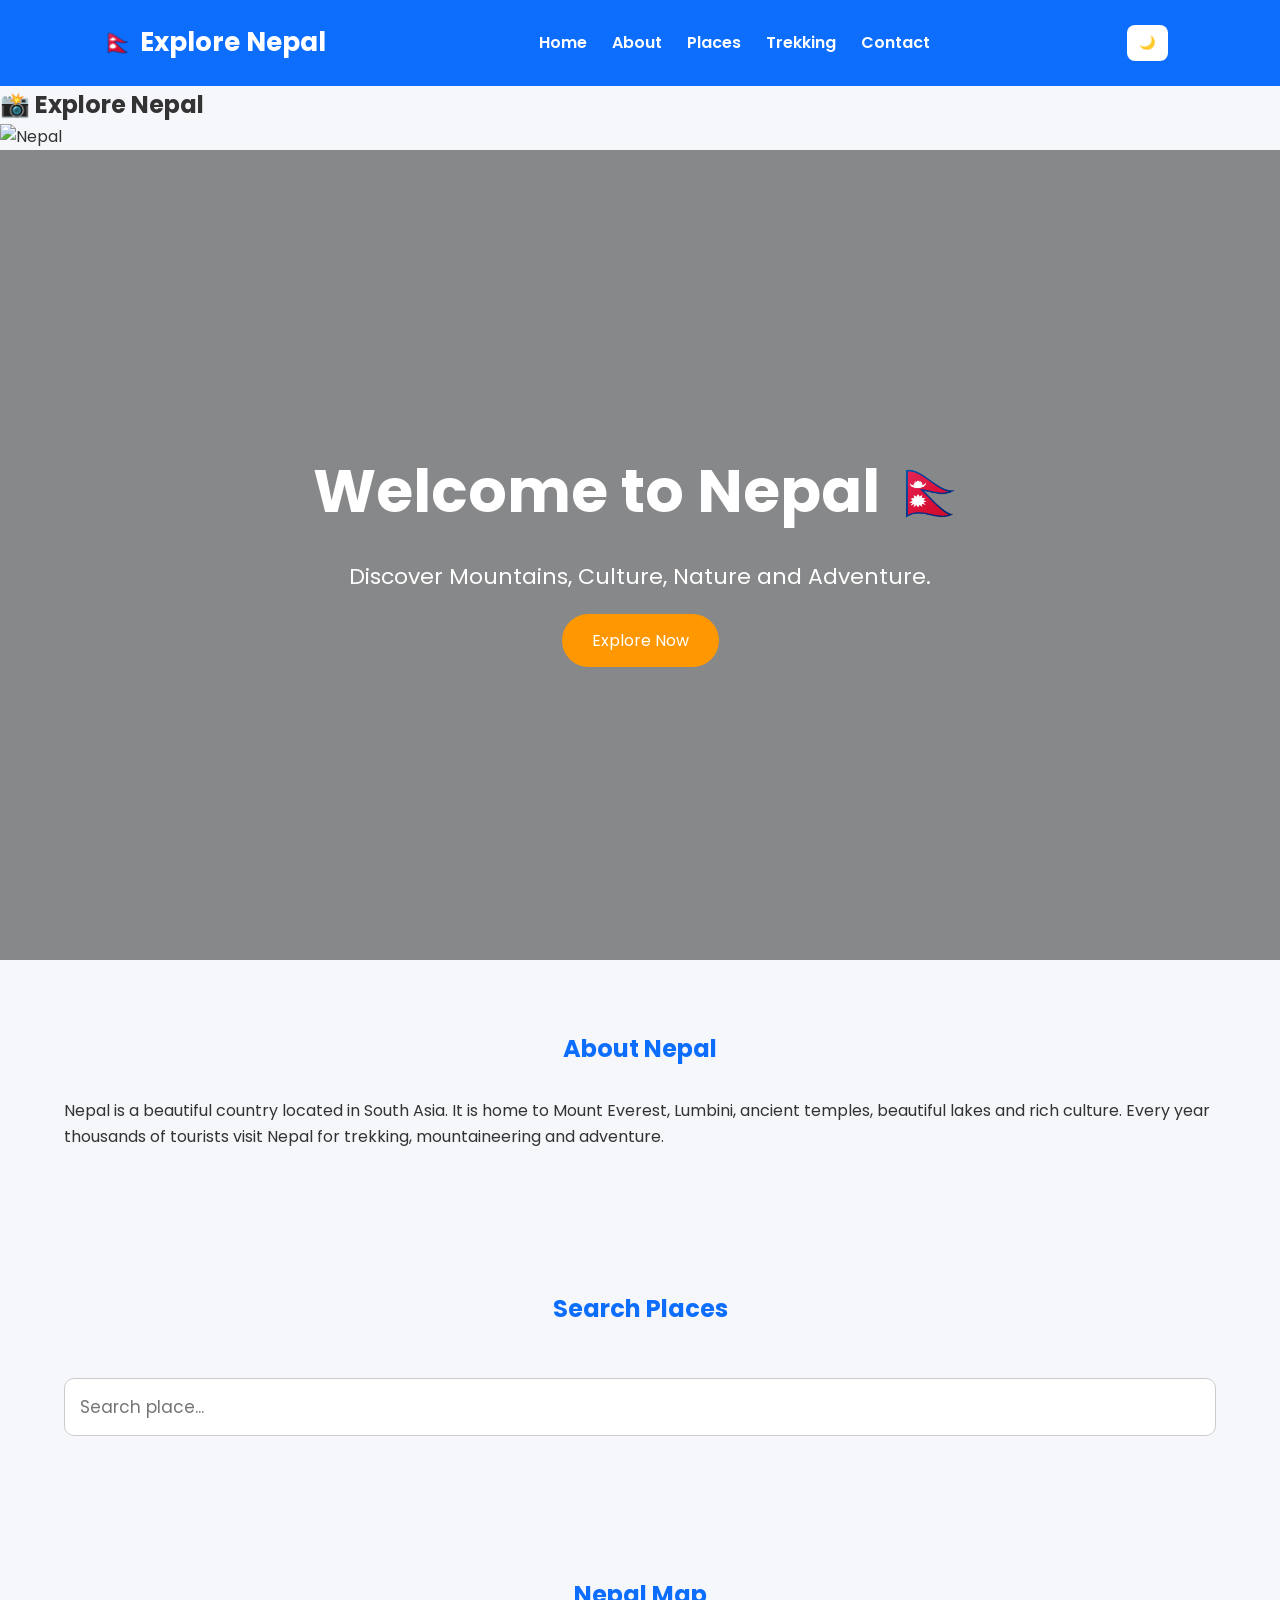
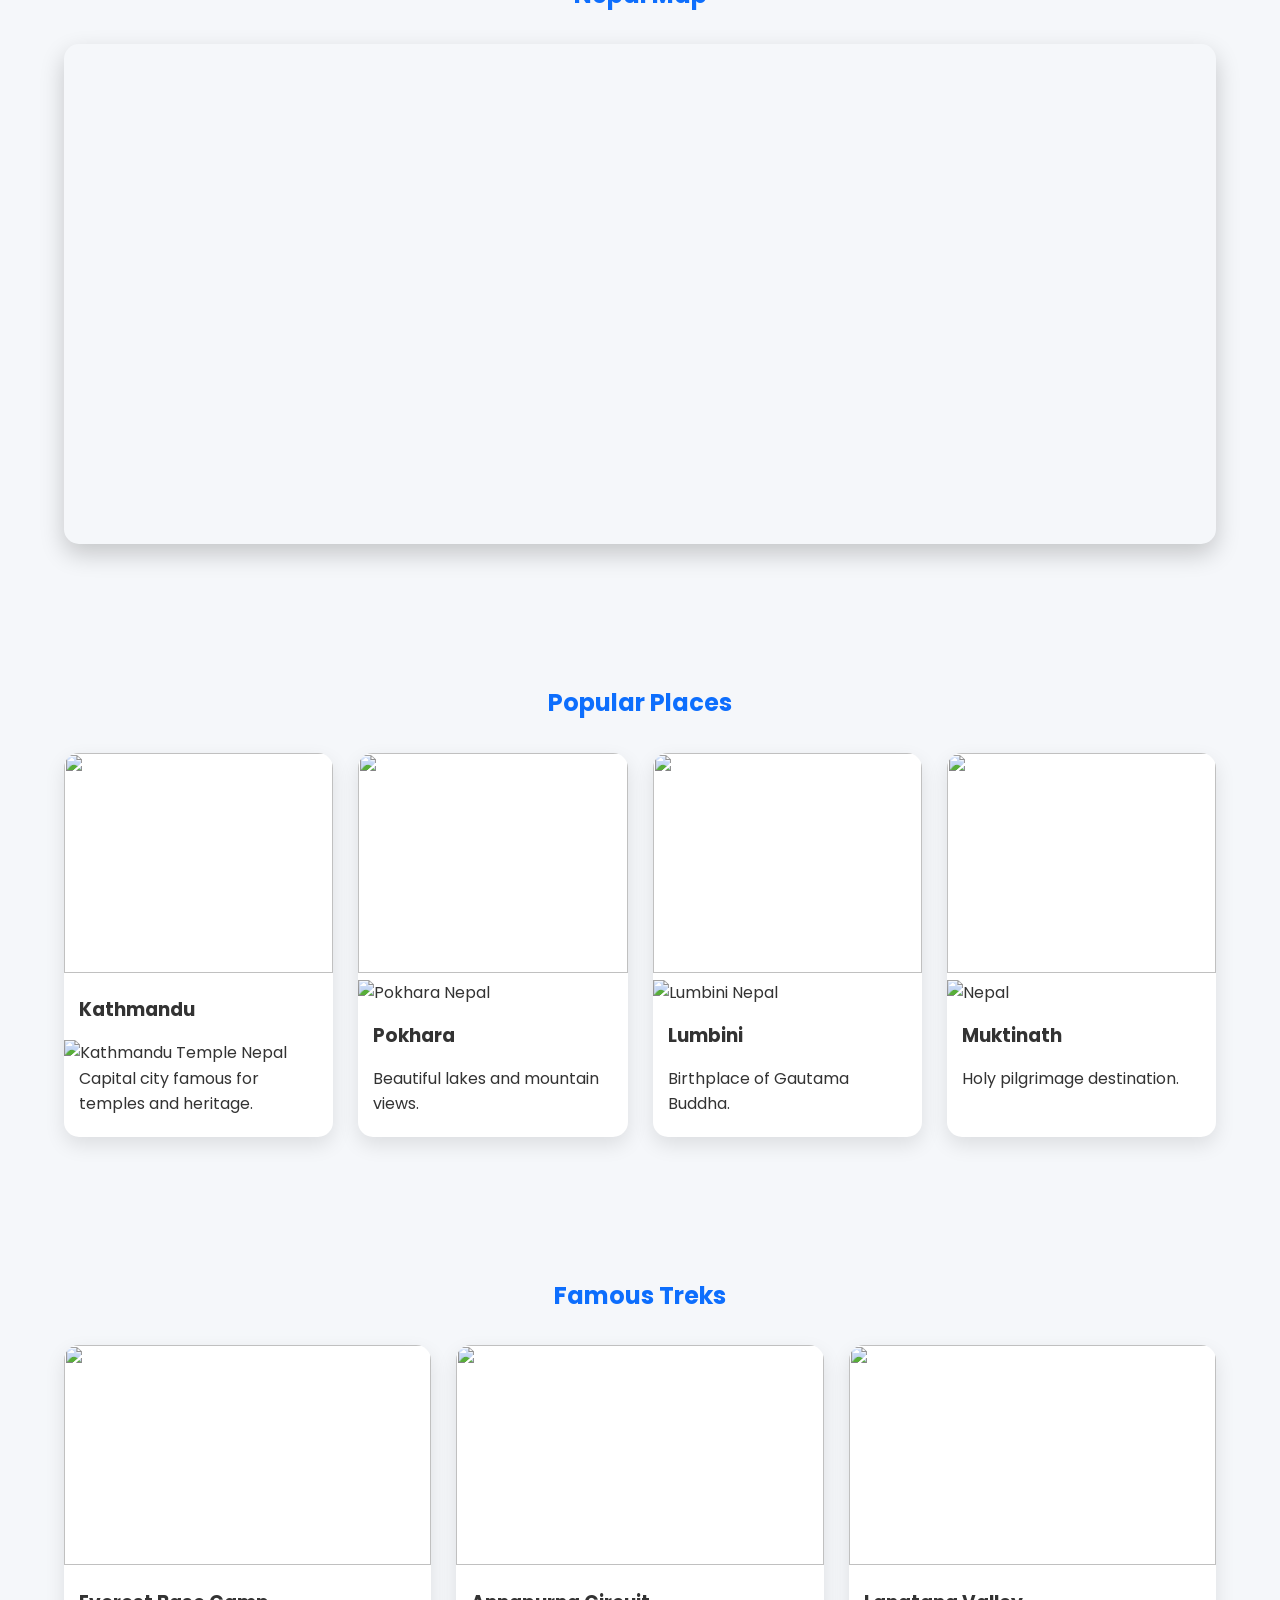
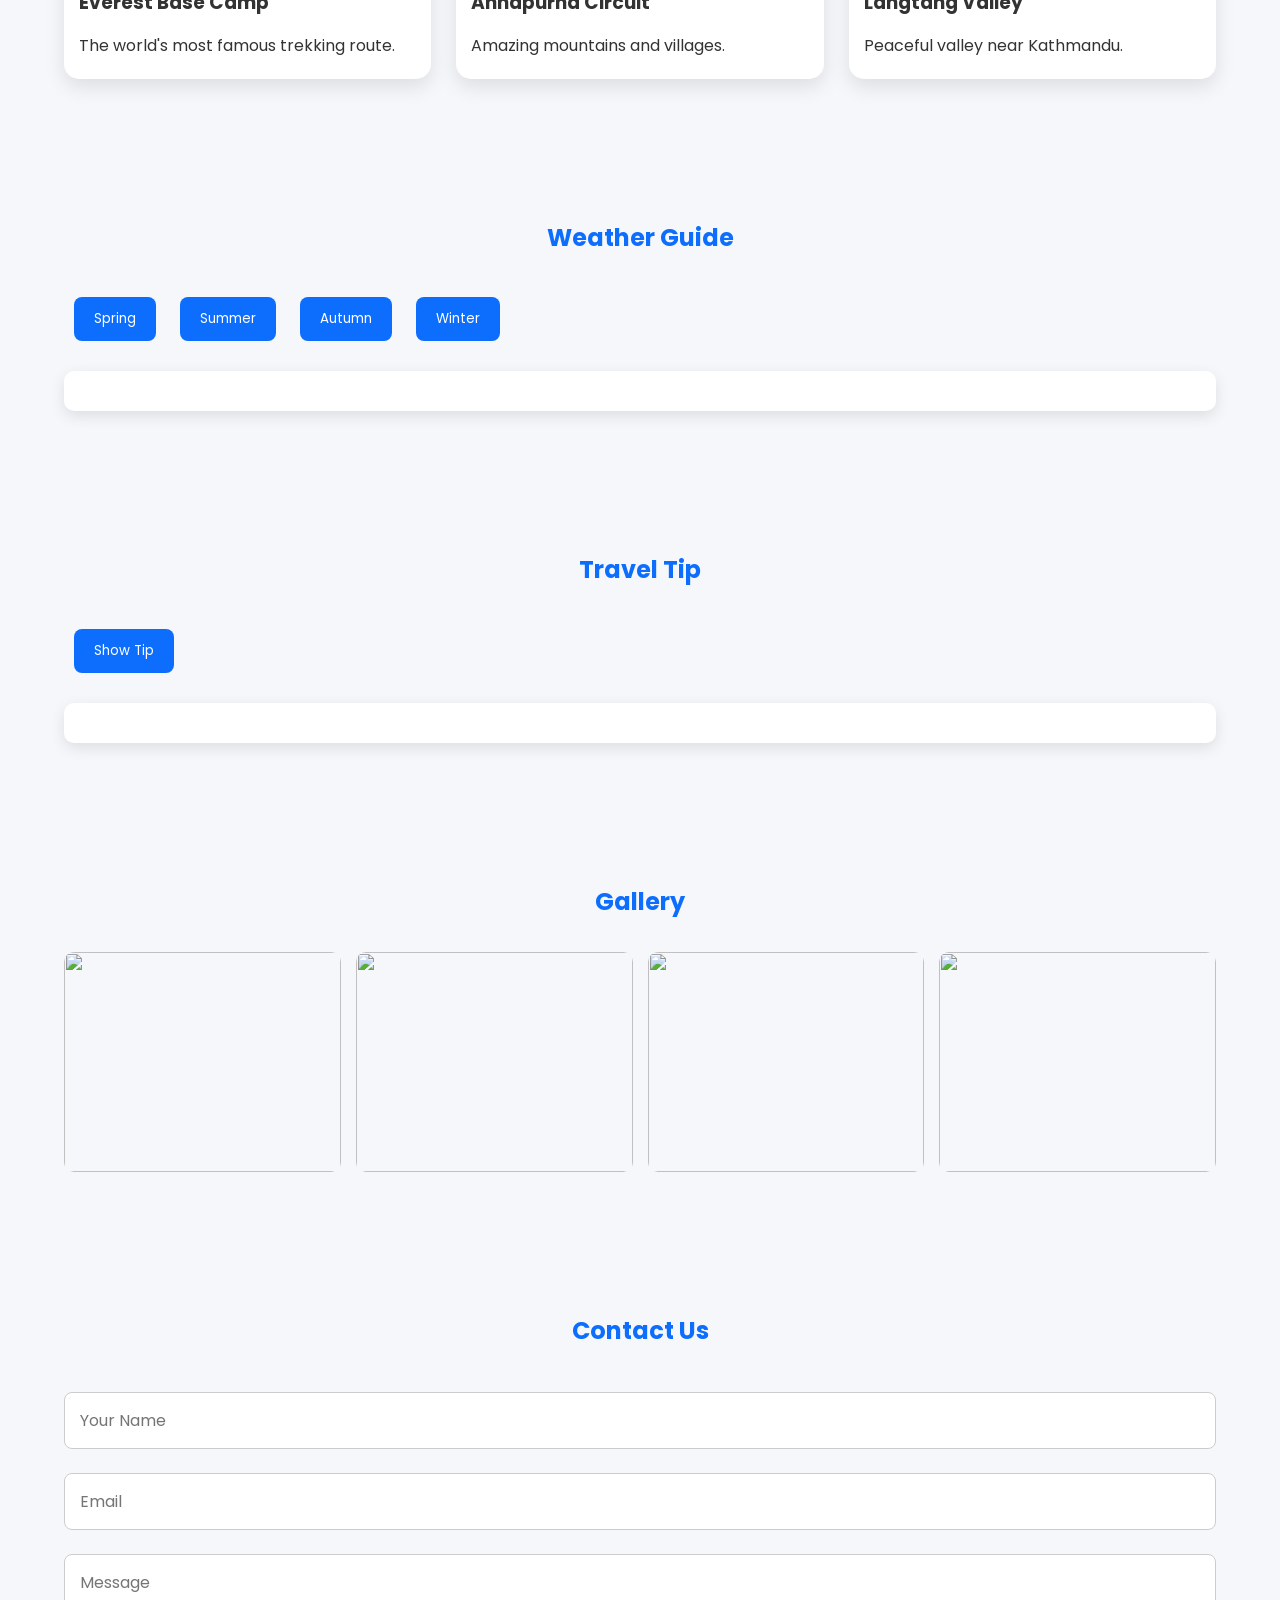
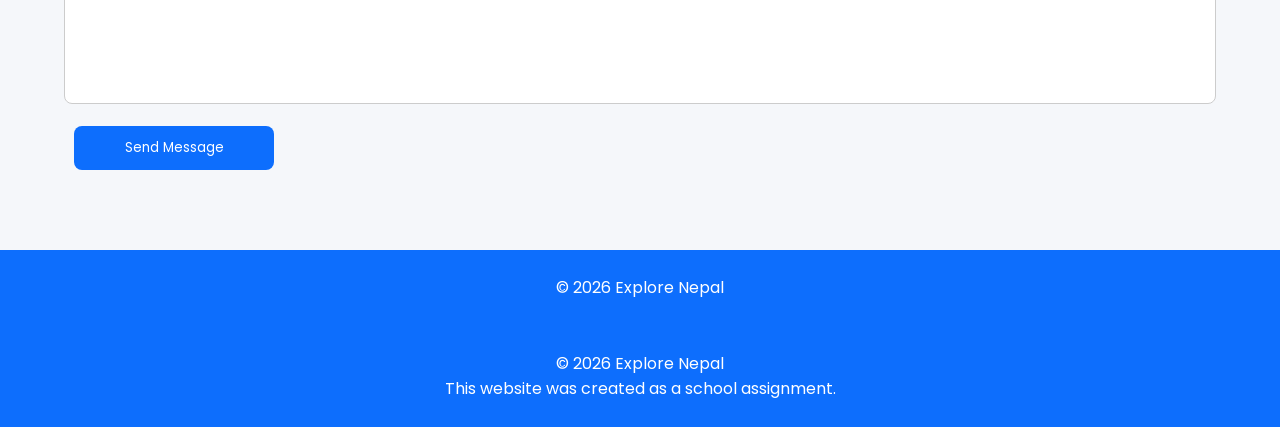
==== commit 596c3aa1: "add more photo" ====
--- a/index.html
+++ b/index.html
@@ -106,6 +106,8 @@
                 <img src="images/kathmandu.jpg">
 
                 <h3>Kathmandu</h3>
+                <img src="https://images.unsplash.com/photo-1558799401-1dc26c4f8c7b?auto=format&fit=crop&w=1200&q=90"
+                    alt="Kathmandu Temple Nepal">
 
                 <p>
                     Capital city famous for temples and heritage.
@@ -116,6 +118,8 @@
             <div class="place-item">
 
                 <img src="images/pokhara.jpg">
+                <img src="https://images.unsplash.com/photo-1605649487212-47bdab064df7?auto=format&fit=crop&w=1200&q=90"
+                    alt="Pokhara Nepal">
 
                 <h3>Pokhara</h3>
 
@@ -128,6 +132,8 @@
             <div class="place-item">
 
                 <img src="images/lumbini.jpg">
+                <img src="https://images.unsplash.com/photo-1528164344705-47542687000d?auto=format&fit=crop&w=1200&q=90"
+                    alt="Lumbini Nepal">
 
                 <h3>Lumbini</h3>
 
@@ -140,6 +146,8 @@
             <div class="place-item">
 
                 <img src="images/muktinath.jpg">
+                <img src="https://images.unsplash.com/photo-1544735716-392fe2489ffa?auto=format&fit=crop&w=1200&q=90"
+                    alt="Nepal">
 
                 <h3>Muktinath</h3>
 
@@ -306,6 +314,17 @@
     <script src="script.js"></script>
     <script src="https://unpkg.com/leaflet/dist/leaflet.js"></script>
     <script src="script.js"></script>
+    <footer>
+
+        <p>
+            © 2026 Explore Nepal
+        </p>
+
+        <p>
+            This website was created as a school assignment.
+        </p>
+
+    </footer>
 
 </body>
 
